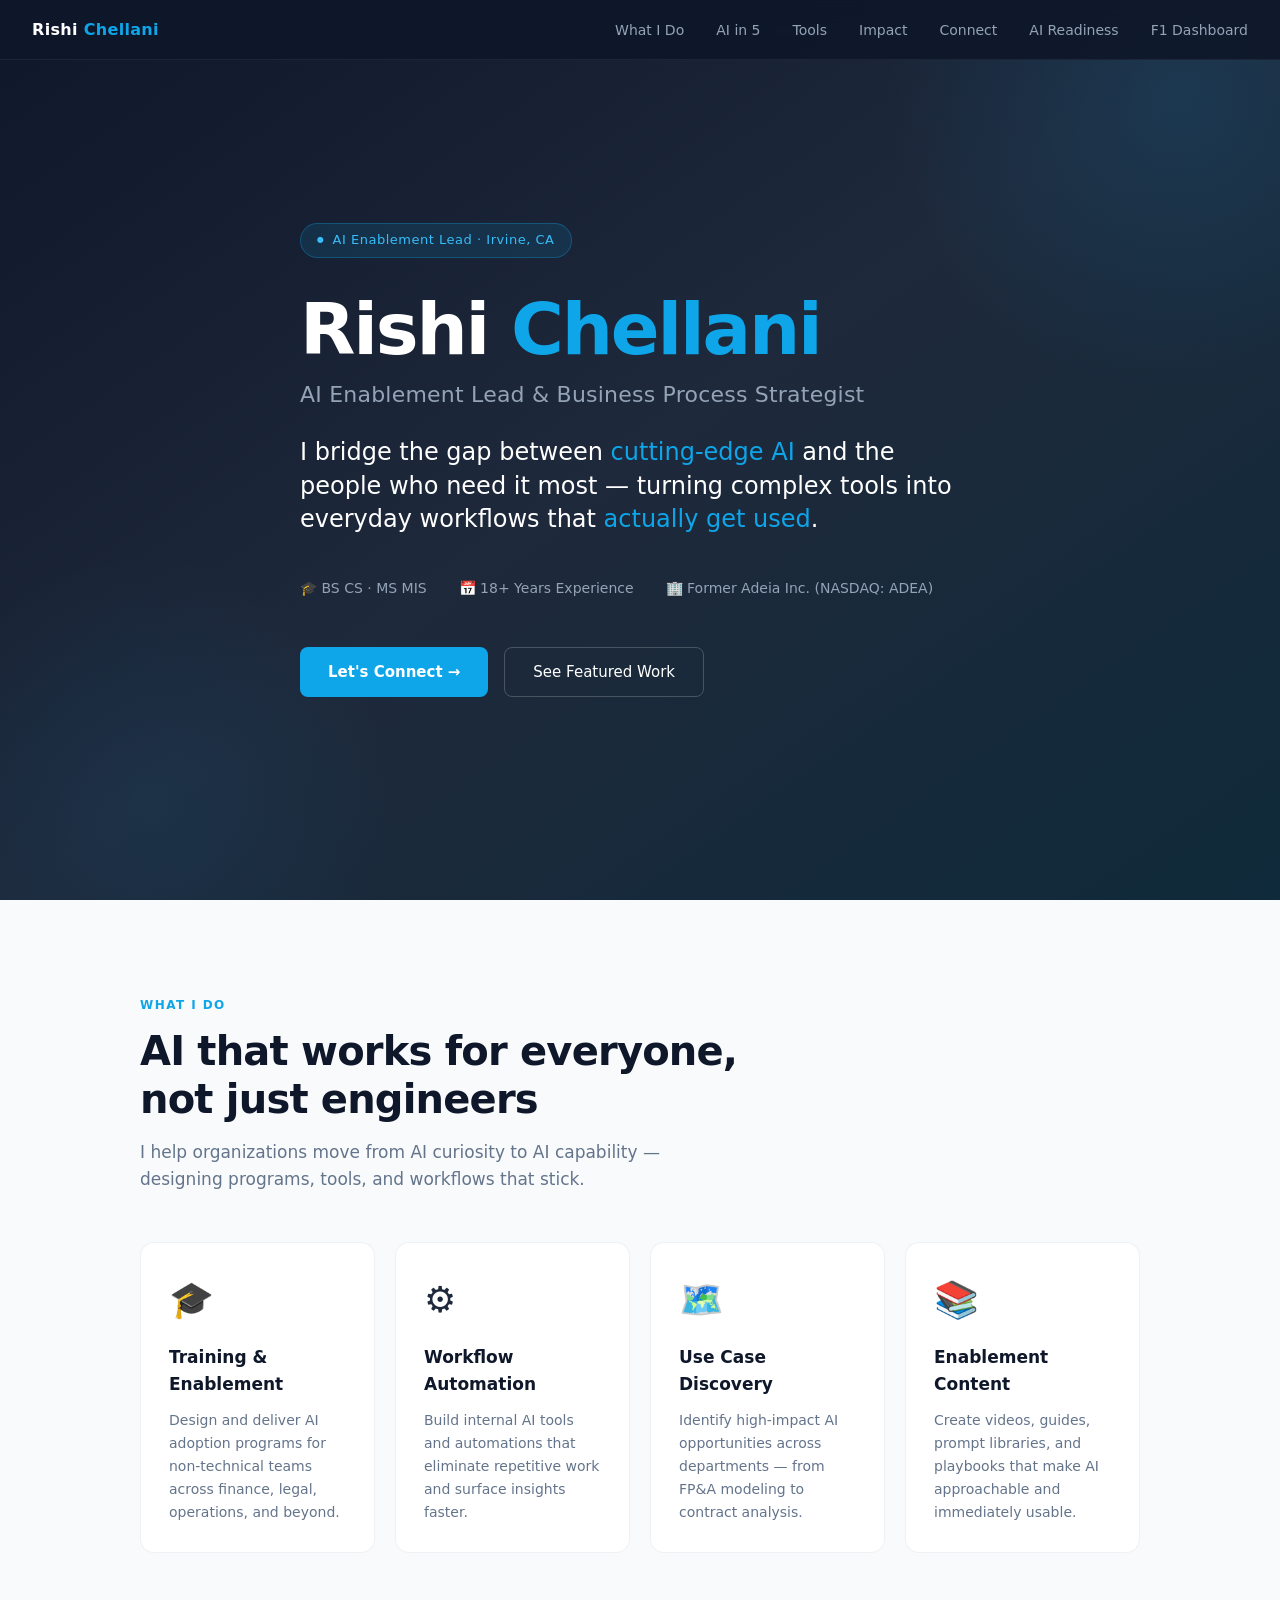
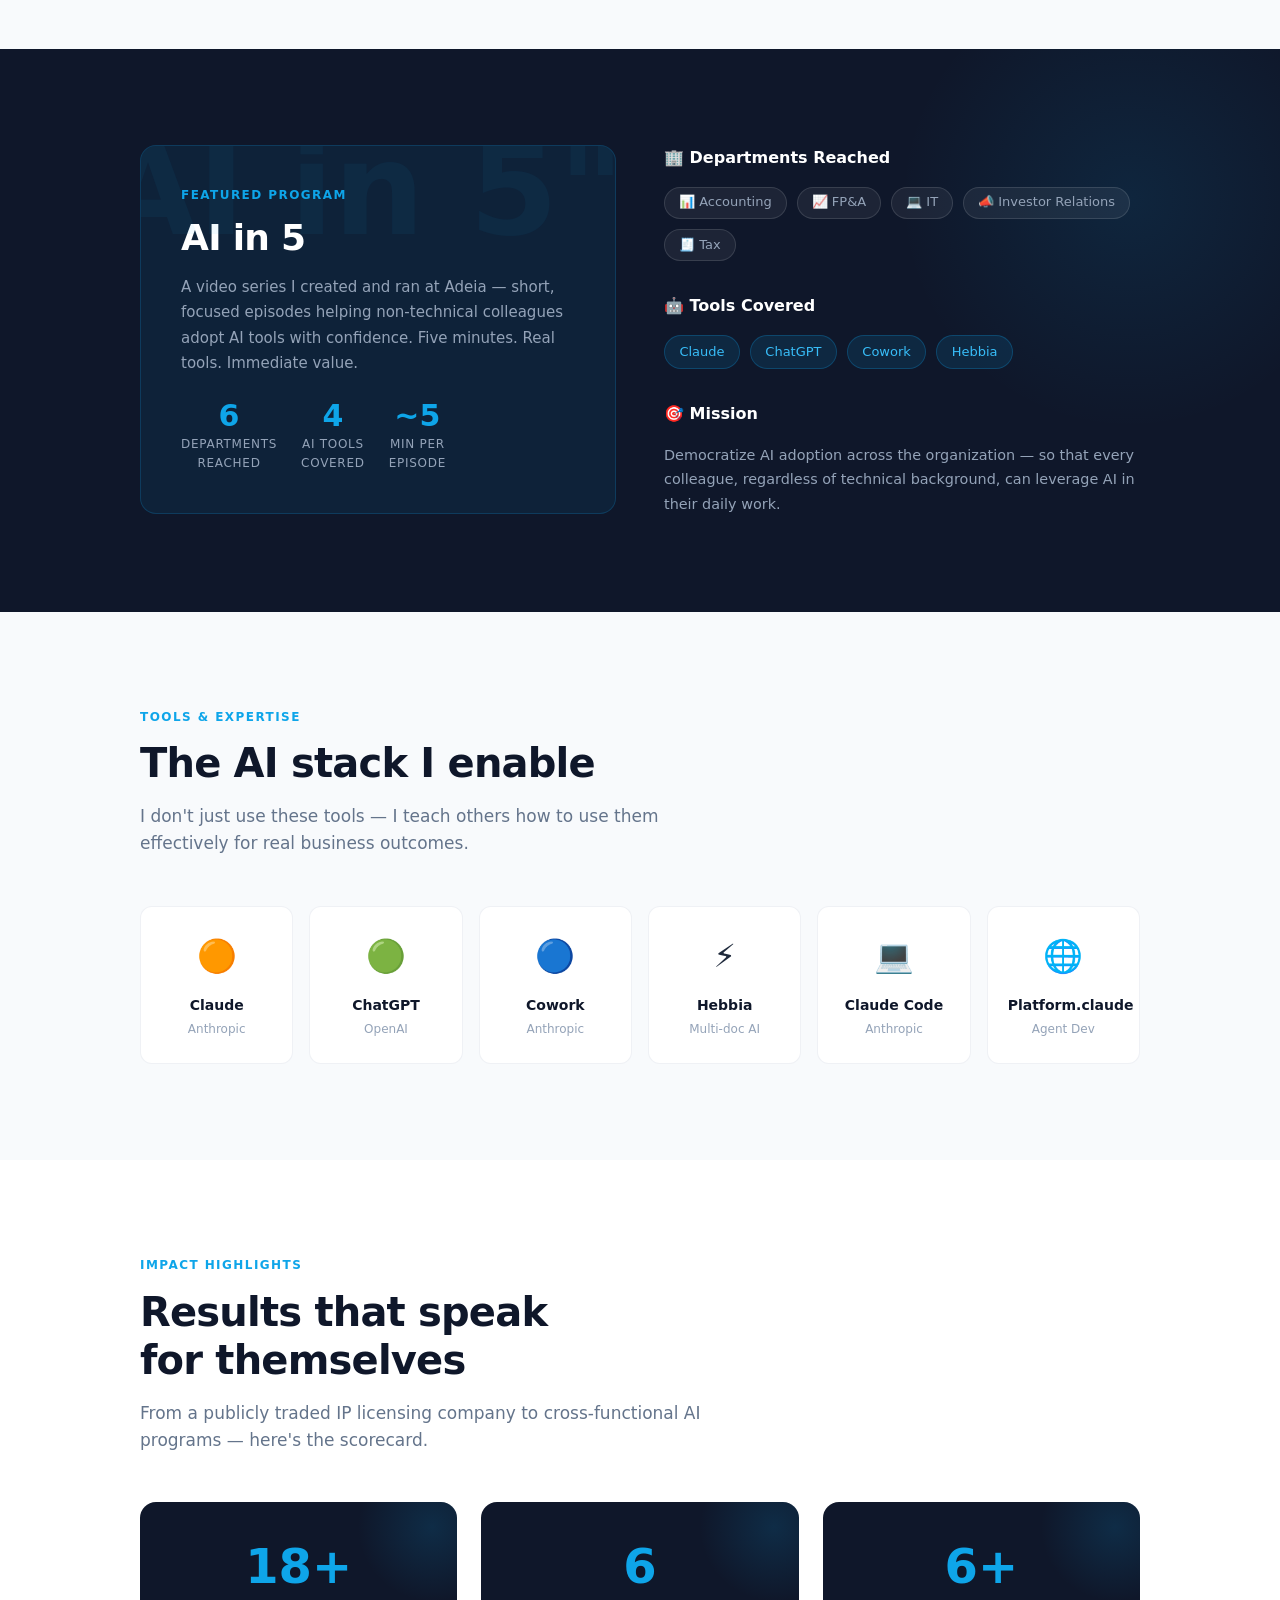
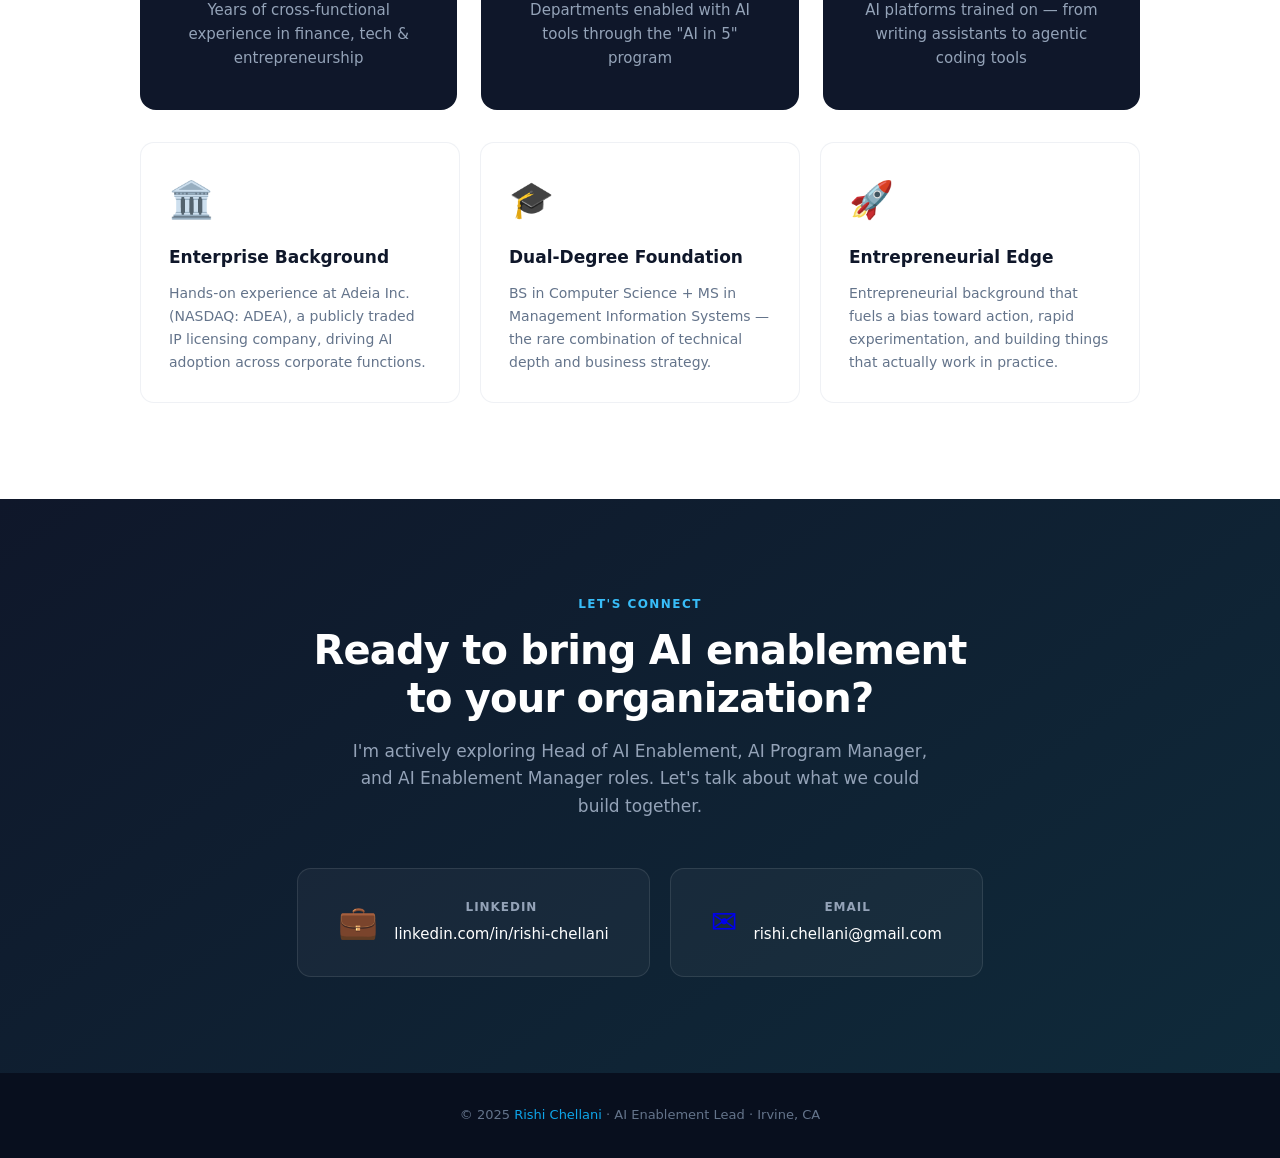
==== index.html @ 5cdd21e8 "Add AI Readiness Assessment tool" ====
<!DOCTYPE html>
<html lang="en">
<head>
<meta charset="UTF-8">
<meta name="viewport" content="width=device-width, initial-scale=1.0">
<title>Rishi Chellani — AI Enablement Lead</title>
<style>
  *, *::before, *::after { box-sizing: border-box; margin: 0; padding: 0; }

  :root {
    --teal: #0ea5e9;
    --teal-dark: #0284c7;
    --teal-glow: #38bdf8;
    --navy: #0f172a;
    --navy-mid: #1e293b;
    --navy-light: #334155;
    --slate: #64748b;
    --slate-light: #94a3b8;
    --white: #ffffff;
    --off-white: #f8fafc;
    --card-border: rgba(148,163,184,0.15);
    --section-light: #f8fafc;
  }

  html { scroll-behavior: smooth; }

  body {
    font-family: -apple-system, BlinkMacSystemFont, 'Segoe UI', system-ui, sans-serif;
    background: var(--white);
    color: #1e293b;
    line-height: 1.6;
    overflow-x: hidden;
  }

  /* ── NAV ── */
  nav {
    position: fixed;
    top: 0; left: 0; right: 0;
    z-index: 100;
    background: rgba(15,23,42,0.92);
    backdrop-filter: blur(12px);
    -webkit-backdrop-filter: blur(12px);
    border-bottom: 1px solid rgba(255,255,255,0.06);
    padding: 0 2rem;
    height: 60px;
    display: flex;
    align-items: center;
    justify-content: space-between;
  }

  .nav-brand {
    font-size: 1rem;
    font-weight: 600;
    color: var(--white);
    letter-spacing: 0.02em;
  }

  .nav-brand span { color: var(--teal); }

  .nav-links {
    display: flex;
    gap: 2rem;
    list-style: none;
  }

  .nav-links a {
    color: var(--slate-light);
    text-decoration: none;
    font-size: 0.875rem;
    transition: color 0.2s;
  }

  .nav-links a:hover { color: var(--teal); }

  /* ── HERO ── */
  #hero {
    background: linear-gradient(145deg, #0f172a 0%, #1e293b 50%, #0f2a3a 100%);
    min-height: 100vh;
    display: flex;
    align-items: center;
    padding: 100px 2rem 80px;
    position: relative;
    overflow: hidden;
  }

  #hero::before {
    content: '';
    position: absolute;
    top: -200px; right: -200px;
    width: 600px; height: 600px;
    background: radial-gradient(circle, rgba(14,165,233,0.12) 0%, transparent 70%);
    pointer-events: none;
  }

  #hero::after {
    content: '';
    position: absolute;
    bottom: -150px; left: -100px;
    width: 500px; height: 500px;
    background: radial-gradient(circle, rgba(14,165,233,0.07) 0%, transparent 70%);
    pointer-events: none;
  }

  .hero-inner {
    max-width: 900px;
    margin: 0 auto;
    position: relative;
    z-index: 1;
  }

  .hero-badge {
    display: inline-flex;
    align-items: center;
    gap: 0.5rem;
    background: rgba(14,165,233,0.12);
    border: 1px solid rgba(14,165,233,0.3);
    border-radius: 100px;
    padding: 0.375rem 1rem;
    font-size: 0.8125rem;
    color: var(--teal-glow);
    margin-bottom: 2rem;
    letter-spacing: 0.04em;
    font-weight: 500;
  }

  .hero-badge::before { content: '●'; font-size: 0.5rem; }

  h1 {
    font-size: clamp(2.5rem, 6vw, 4.5rem);
    font-weight: 700;
    color: var(--white);
    line-height: 1.1;
    letter-spacing: -0.03em;
    margin-bottom: 0.5rem;
  }

  h1 span { color: var(--teal); }

  .hero-title {
    font-size: clamp(1rem, 2.5vw, 1.375rem);
    color: var(--slate-light);
    font-weight: 400;
    margin-bottom: 1.5rem;
    letter-spacing: 0.01em;
  }

  .hero-tagline {
    font-size: clamp(1.125rem, 2.5vw, 1.5rem);
    color: var(--white);
    font-weight: 500;
    max-width: 680px;
    margin-bottom: 2.5rem;
    line-height: 1.4;
  }

  .hero-tagline em {
    color: var(--teal);
    font-style: normal;
  }

  .hero-meta {
    display: flex;
    gap: 2rem;
    flex-wrap: wrap;
    margin-bottom: 3rem;
  }

  .hero-meta-item {
    font-size: 0.875rem;
    color: var(--slate-light);
    display: flex;
    align-items: center;
    gap: 0.5rem;
  }

  .hero-ctas {
    display: flex;
    gap: 1rem;
    flex-wrap: wrap;
  }

  .btn-primary {
    display: inline-flex;
    align-items: center;
    gap: 0.5rem;
    background: var(--teal);
    color: var(--white);
    text-decoration: none;
    padding: 0.75rem 1.75rem;
    border-radius: 8px;
    font-weight: 600;
    font-size: 0.9375rem;
    transition: background 0.2s, transform 0.15s;
  }

  .btn-primary:hover {
    background: var(--teal-dark);
    transform: translateY(-1px);
  }

  .btn-outline {
    display: inline-flex;
    align-items: center;
    gap: 0.5rem;
    background: transparent;
    color: var(--white);
    text-decoration: none;
    padding: 0.75rem 1.75rem;
    border-radius: 8px;
    font-weight: 500;
    font-size: 0.9375rem;
    border: 1px solid rgba(255,255,255,0.2);
    transition: border-color 0.2s, transform 0.15s;
  }

  .btn-outline:hover {
    border-color: var(--teal);
    color: var(--teal);
    transform: translateY(-1px);
  }

  /* ── SECTIONS ── */
  section { padding: 6rem 2rem; }

  .section-inner { max-width: 1000px; margin: 0 auto; }

  .section-label {
    font-size: 0.75rem;
    font-weight: 700;
    letter-spacing: 0.12em;
    text-transform: uppercase;
    color: var(--teal);
    margin-bottom: 0.75rem;
  }

  h2 {
    font-size: clamp(1.75rem, 4vw, 2.5rem);
    font-weight: 700;
    color: #0f172a;
    letter-spacing: -0.02em;
    line-height: 1.2;
    margin-bottom: 1rem;
  }

  .section-subtitle {
    font-size: 1.0625rem;
    color: var(--slate);
    max-width: 580px;
    margin-bottom: 3rem;
  }

  /* ── WHAT I DO ── */
  #what-i-do { background: var(--section-light); }

  .cards-grid {
    display: grid;
    grid-template-columns: repeat(auto-fit, minmax(220px, 1fr));
    gap: 1.25rem;
  }

  .card {
    background: var(--white);
    border: 1px solid var(--card-border);
    border-radius: 14px;
    padding: 1.75rem;
    transition: transform 0.25s, box-shadow 0.25s, border-color 0.25s;
  }

  .card:hover {
    transform: translateY(-4px);
    box-shadow: 0 16px 48px rgba(14,165,233,0.1);
    border-color: rgba(14,165,233,0.3);
  }

  .card-icon {
    font-size: 2.25rem;
    margin-bottom: 1rem;
    display: block;
  }

  .card h3 {
    font-size: 1.0625rem;
    font-weight: 600;
    color: #0f172a;
    margin-bottom: 0.625rem;
  }

  .card p {
    font-size: 0.875rem;
    color: var(--slate);
    line-height: 1.65;
  }

  /* ── AI IN 5 ── */
  #ai-in-5 {
    background: var(--navy);
    position: relative;
    overflow: hidden;
  }

  #ai-in-5::before {
    content: '';
    position: absolute;
    top: -100px; right: -100px;
    width: 500px; height: 500px;
    background: radial-gradient(circle, rgba(14,165,233,0.1) 0%, transparent 65%);
    pointer-events: none;
  }

  #ai-in-5 .section-label { color: var(--teal-glow); }
  #ai-in-5 h2 { color: var(--white); }
  #ai-in-5 .section-subtitle { color: var(--slate-light); }

  .ai5-layout {
    display: grid;
    grid-template-columns: 1fr 1fr;
    gap: 3rem;
    align-items: start;
  }

  .ai5-callout {
    background: rgba(14,165,233,0.08);
    border: 1px solid rgba(14,165,233,0.2);
    border-radius: 16px;
    padding: 2.5rem;
    position: relative;
    overflow: hidden;
  }

  .ai5-callout::before {
    content: '"AI in 5"';
    position: absolute;
    top: -20px; right: -10px;
    font-size: 8rem;
    font-weight: 900;
    color: rgba(14,165,233,0.06);
    line-height: 1;
    pointer-events: none;
    font-family: system-ui, sans-serif;
    white-space: nowrap;
  }

  .ai5-big-label {
    font-size: 0.75rem;
    font-weight: 700;
    letter-spacing: 0.12em;
    text-transform: uppercase;
    color: var(--teal);
    margin-bottom: 0.75rem;
  }

  .ai5-title {
    font-size: 2.25rem;
    font-weight: 800;
    color: var(--white);
    margin-bottom: 1rem;
    line-height: 1.15;
  }

  .ai5-desc {
    color: var(--slate-light);
    font-size: 0.9375rem;
    line-height: 1.7;
    margin-bottom: 1.5rem;
  }

  .ai5-stat-row {
    display: flex;
    gap: 1.5rem;
    flex-wrap: wrap;
  }

  .ai5-stat {
    text-align: center;
  }

  .ai5-stat-num {
    font-size: 1.875rem;
    font-weight: 800;
    color: var(--teal);
    display: block;
    line-height: 1;
  }

  .ai5-stat-label {
    font-size: 0.75rem;
    color: var(--slate-light);
    margin-top: 0.25rem;
    text-transform: uppercase;
    letter-spacing: 0.06em;
  }

  .ai5-details h3 {
    font-size: 1rem;
    font-weight: 600;
    color: var(--white);
    margin-bottom: 1rem;
  }

  .dept-list {
    display: flex;
    flex-wrap: wrap;
    gap: 0.625rem;
    margin-bottom: 2rem;
  }

  .dept-tag {
    background: rgba(255,255,255,0.06);
    border: 1px solid rgba(255,255,255,0.12);
    color: var(--slate-light);
    border-radius: 100px;
    padding: 0.3rem 0.875rem;
    font-size: 0.8125rem;
  }

  .tool-pill-list {
    display: flex;
    flex-wrap: wrap;
    gap: 0.625rem;
  }

  .tool-pill {
    background: rgba(14,165,233,0.12);
    border: 1px solid rgba(14,165,233,0.25);
    color: var(--teal-glow);
    border-radius: 100px;
    padding: 0.35rem 0.9rem;
    font-size: 0.8125rem;
    font-weight: 500;
  }

  /* ── TOOLS ── */
  #tools { background: var(--section-light); }

  .tools-grid {
    display: grid;
    grid-template-columns: repeat(auto-fit, minmax(150px, 1fr));
    gap: 1rem;
  }

  .tool-card {
    background: var(--white);
    border: 1px solid var(--card-border);
    border-radius: 12px;
    padding: 1.5rem 1.25rem;
    text-align: center;
    transition: transform 0.2s, border-color 0.2s, box-shadow 0.2s;
    cursor: default;
  }

  .tool-card:hover {
    transform: translateY(-3px);
    border-color: rgba(14,165,233,0.35);
    box-shadow: 0 8px 28px rgba(14,165,233,0.1);
  }

  .tool-card .tool-emoji {
    font-size: 2rem;
    display: block;
    margin-bottom: 0.75rem;
  }

  .tool-card .tool-name {
    font-size: 0.875rem;
    font-weight: 600;
    color: #0f172a;
    margin-bottom: 0.25rem;
  }

  .tool-card .tool-maker {
    font-size: 0.75rem;
    color: var(--slate-light);
  }

  /* ── IMPACT ── */
  #impact { background: var(--white); }

  .impact-grid {
    display: grid;
    grid-template-columns: repeat(auto-fit, minmax(200px, 1fr));
    gap: 1.5rem;
    margin-bottom: 2rem;
  }

  .impact-card {
    background: var(--navy);
    border-radius: 16px;
    padding: 2.5rem 2rem;
    text-align: center;
    position: relative;
    overflow: hidden;
  }

  .impact-card::before {
    content: '';
    position: absolute;
    top: -50px; right: -50px;
    width: 150px; height: 150px;
    background: radial-gradient(circle, rgba(14,165,233,0.15) 0%, transparent 70%);
    pointer-events: none;
  }

  .impact-num {
    font-size: 3rem;
    font-weight: 800;
    color: var(--teal);
    line-height: 1;
    display: block;
    margin-bottom: 0.5rem;
  }

  .impact-label {
    font-size: 0.9375rem;
    color: var(--slate-light);
    font-weight: 400;
  }

  /* ── CONNECT ── */
  #connect {
    background: linear-gradient(145deg, #0f172a 0%, #0f2a3a 100%);
    text-align: center;
  }

  #connect h2 { color: var(--white); }
  #connect .section-subtitle { color: var(--slate-light); margin-left: auto; margin-right: auto; }

  .connect-cards {
    display: flex;
    justify-content: center;
    gap: 1.25rem;
    flex-wrap: wrap;
    margin-top: 2.5rem;
  }

  .connect-card {
    background: rgba(255,255,255,0.04);
    border: 1px solid rgba(255,255,255,0.1);
    border-radius: 14px;
    padding: 1.75rem 2.5rem;
    text-decoration: none;
    display: flex;
    align-items: center;
    gap: 1rem;
    min-width: 260px;
    transition: border-color 0.2s, background 0.2s, transform 0.2s;
  }

  .connect-card:hover {
    border-color: var(--teal);
    background: rgba(14,165,233,0.08);
    transform: translateY(-2px);
  }

  .connect-icon {
    font-size: 2rem;
    flex-shrink: 0;
  }

  .connect-label {
    font-size: 0.75rem;
    color: var(--slate-light);
    text-transform: uppercase;
    letter-spacing: 0.08em;
    font-weight: 600;
    display: block;
    margin-bottom: 0.2rem;
  }

  .connect-value {
    font-size: 0.9375rem;
    color: var(--white);
    font-weight: 500;
  }

  /* ── FOOTER ── */
  footer {
    background: #080f1e;
    text-align: center;
    padding: 2rem;
    font-size: 0.8125rem;
    color: var(--slate);
  }

  footer span { color: var(--teal); }

  /* ── SCROLL ANIMATIONS ── */
  .fade-in {
    opacity: 0;
    transform: translateY(28px);
    transition: opacity 0.65s ease, transform 0.65s ease;
  }

  .fade-in.visible {
    opacity: 1;
    transform: translateY(0);
  }

  .fade-in-delay-1 { transition-delay: 0.1s; }
  .fade-in-delay-2 { transition-delay: 0.2s; }
  .fade-in-delay-3 { transition-delay: 0.3s; }
  .fade-in-delay-4 { transition-delay: 0.4s; }

  /* ── RESPONSIVE ── */
  @media (max-width: 700px) {
    nav { padding: 0 1.25rem; }
    .nav-links { display: none; }
    section { padding: 4rem 1.25rem; }
    .ai5-layout { grid-template-columns: 1fr; gap: 2rem; }
    .hero-meta { gap: 1rem; }
    .connect-card { min-width: unset; width: 100%; }
  }
</style>
</head>
<body>

<!-- NAV -->
<nav>
  <div class="nav-brand">Rishi <span>Chellani</span></div>
  <ul class="nav-links">
    <li><a href="#what-i-do">What I Do</a></li>
    <li><a href="#ai-in-5">AI in 5</a></li>
    <li><a href="#tools">Tools</a></li>
    <li><a href="#impact">Impact</a></li>
    <li><a href="#connect">Connect</a></li>
    <li><a href="ai-readiness.html">AI Readiness</a></li>
    <li><a href="f1.html">F1 Dashboard</a></li>
  </ul>
</nav>

<!-- HERO -->
<section id="hero">
  <div class="hero-inner">
    <div class="hero-badge">AI Enablement Lead · Irvine, CA</div>
    <h1>Rishi <span>Chellani</span></h1>
    <p class="hero-title">AI Enablement Lead &amp; Business Process Strategist</p>
    <p class="hero-tagline">
      I bridge the gap between <em>cutting-edge AI</em> and the people who need it most —
      turning complex tools into everyday workflows that <em>actually get used</em>.
    </p>
    <div class="hero-meta">
      <div class="hero-meta-item">🎓 BS CS · MS MIS</div>
      <div class="hero-meta-item">📅 18+ Years Experience</div>
      <div class="hero-meta-item">🏢 Former Adeia Inc. (NASDAQ: ADEA)</div>
    </div>
    <div class="hero-ctas">
      <a href="#connect" class="btn-primary">Let's Connect →</a>
      <a href="#ai-in-5" class="btn-outline">See Featured Work</a>
    </div>
  </div>
</section>

<!-- WHAT I DO -->
<section id="what-i-do">
  <div class="section-inner">
    <p class="section-label">What I Do</p>
    <h2>AI that works for everyone,<br>not just engineers</h2>
    <p class="section-subtitle">
      I help organizations move from AI curiosity to AI capability — designing programs,
      tools, and workflows that stick.
    </p>
    <div class="cards-grid">
      <div class="card fade-in">
        <span class="card-icon">🎓</span>
        <h3>Training &amp; Enablement</h3>
        <p>Design and deliver AI adoption programs for non-technical teams across finance, legal, operations, and beyond.</p>
      </div>
      <div class="card fade-in fade-in-delay-1">
        <span class="card-icon">⚙️</span>
        <h3>Workflow Automation</h3>
        <p>Build internal AI tools and automations that eliminate repetitive work and surface insights faster.</p>
      </div>
      <div class="card fade-in fade-in-delay-2">
        <span class="card-icon">🗺️</span>
        <h3>Use Case Discovery</h3>
        <p>Identify high-impact AI opportunities across departments — from FP&amp;A modeling to contract analysis.</p>
      </div>
      <div class="card fade-in fade-in-delay-3">
        <span class="card-icon">📚</span>
        <h3>Enablement Content</h3>
        <p>Create videos, guides, prompt libraries, and playbooks that make AI approachable and immediately usable.</p>
      </div>
    </div>
  </div>
</section>

<!-- AI IN 5 -->
<section id="ai-in-5">
  <div class="section-inner">
    <div class="ai5-layout">
      <div class="ai5-callout fade-in">
        <p class="ai5-big-label">Featured Program</p>
        <h2 class="ai5-title">AI in 5</h2>
        <p class="ai5-desc">
          A video series I created and ran at Adeia — short, focused episodes helping
          non-technical colleagues adopt AI tools with confidence. Five minutes. Real tools. Immediate value.
        </p>
        <div class="ai5-stat-row">
          <div class="ai5-stat">
            <span class="ai5-stat-num">6</span>
            <div class="ai5-stat-label">Departments<br>Reached</div>
          </div>
          <div class="ai5-stat">
            <span class="ai5-stat-num">4</span>
            <div class="ai5-stat-label">AI Tools<br>Covered</div>
          </div>
          <div class="ai5-stat">
            <span class="ai5-stat-num">~5</span>
            <div class="ai5-stat-label">Min Per<br>Episode</div>
          </div>
        </div>
      </div>
      <div class="ai5-details fade-in fade-in-delay-1">
        <div style="margin-bottom: 2rem;">
          <h3>🏢 Departments Reached</h3>
          <div class="dept-list">
            <span class="dept-tag">📊 Accounting</span>
            <span class="dept-tag">📈 FP&amp;A</span>
            <span class="dept-tag">💻 IT</span>
            <span class="dept-tag">📣 Investor Relations</span>
            <span class="dept-tag">🧾 Tax</span>
          </div>
        </div>
        <div style="margin-bottom: 2rem;">
          <h3>🤖 Tools Covered</h3>
          <div class="tool-pill-list">
            <span class="tool-pill">Claude</span>
            <span class="tool-pill">ChatGPT</span>
            <span class="tool-pill">Cowork</span>
            <span class="tool-pill">Hebbia</span>
          </div>
        </div>
        <div>
          <h3>🎯 Mission</h3>
          <p style="color: #94a3b8; font-size: 0.9rem; line-height: 1.7;">
            Democratize AI adoption across the organization — so that every colleague,
            regardless of technical background, can leverage AI in their daily work.
          </p>
        </div>
      </div>
    </div>
  </div>
</section>

<!-- TOOLS & EXPERTISE -->
<section id="tools">
  <div class="section-inner">
    <p class="section-label">Tools &amp; Expertise</p>
    <h2>The AI stack I enable</h2>
    <p class="section-subtitle">
      I don't just use these tools — I teach others how to use them effectively for real business outcomes.
    </p>
    <div class="tools-grid">
      <div class="tool-card fade-in">
        <span class="tool-emoji">🟠</span>
        <div class="tool-name">Claude</div>
        <div class="tool-maker">Anthropic</div>
      </div>
      <div class="tool-card fade-in fade-in-delay-1">
        <span class="tool-emoji">🟢</span>
        <div class="tool-name">ChatGPT</div>
        <div class="tool-maker">OpenAI</div>
      </div>
      <div class="tool-card fade-in fade-in-delay-2">
        <span class="tool-emoji">🔵</span>
        <div class="tool-name">Cowork</div>
        <div class="tool-maker">Anthropic</div>
      </div>
      <div class="tool-card fade-in fade-in-delay-3">
        <span class="tool-emoji">⚡</span>
        <div class="tool-name">Hebbia</div>
        <div class="tool-maker">Multi-doc AI</div>
      </div>
      <div class="tool-card fade-in">
        <span class="tool-emoji">💻</span>
        <div class="tool-name">Claude Code</div>
        <div class="tool-maker">Anthropic</div>
      </div>
      <div class="tool-card fade-in fade-in-delay-1">
        <span class="tool-emoji">🌐</span>
        <div class="tool-name">Platform.claude</div>
        <div class="tool-maker">Agent Dev</div>
      </div>
    </div>
  </div>
</section>

<!-- IMPACT -->
<section id="impact">
  <div class="section-inner">
    <p class="section-label">Impact Highlights</p>
    <h2>Results that speak<br>for themselves</h2>
    <p class="section-subtitle">
      From a publicly traded IP licensing company to cross-functional AI programs — here's the scorecard.
    </p>
    <div class="impact-grid">
      <div class="impact-card fade-in">
        <span class="impact-num">18+</span>
        <div class="impact-label">Years of cross-functional experience in finance, tech &amp; entrepreneurship</div>
      </div>
      <div class="impact-card fade-in fade-in-delay-1">
        <span class="impact-num">6</span>
        <div class="impact-label">Departments enabled with AI tools through the "AI in 5" program</div>
      </div>
      <div class="impact-card fade-in fade-in-delay-2">
        <span class="impact-num">6+</span>
        <div class="impact-label">AI platforms trained on — from writing assistants to agentic coding tools</div>
      </div>
    </div>
    <div class="cards-grid" style="margin-top: 1.25rem;">
      <div class="card fade-in">
        <span class="card-icon">🏛️</span>
        <h3>Enterprise Background</h3>
        <p>Hands-on experience at Adeia Inc. (NASDAQ: ADEA), a publicly traded IP licensing company, driving AI adoption across corporate functions.</p>
      </div>
      <div class="card fade-in fade-in-delay-1">
        <span class="card-icon">🎓</span>
        <h3>Dual-Degree Foundation</h3>
        <p>BS in Computer Science + MS in Management Information Systems — the rare combination of technical depth and business strategy.</p>
      </div>
      <div class="card fade-in fade-in-delay-2">
        <span class="card-icon">🚀</span>
        <h3>Entrepreneurial Edge</h3>
        <p>Entrepreneurial background that fuels a bias toward action, rapid experimentation, and building things that actually work in practice.</p>
      </div>
    </div>
  </div>
</section>

<!-- CONNECT -->
<section id="connect">
  <div class="section-inner">
    <p class="section-label" style="color: var(--teal-glow);">Let's Connect</p>
    <h2 style="color: var(--white);">Ready to bring AI enablement<br>to your organization?</h2>
    <p class="section-subtitle" style="color: var(--slate-light); text-align: center;">
      I'm actively exploring Head of AI Enablement, AI Program Manager, and AI Enablement Manager roles.
      Let's talk about what we could build together.
    </p>
    <div class="connect-cards">
      <a href="https://www.linkedin.com/in/rishichellani1" target="_blank" class="connect-card">
        <span class="connect-icon">💼</span>
        <div>
          <span class="connect-label">LinkedIn</span>
          <span class="connect-value">linkedin.com/in/rishi-chellani</span>
        </div>
      </a>
      <a href="mailto:rishi.chellani@gmail.com" class="connect-card">
        <span class="connect-icon">✉️</span>
        <div>
          <span class="connect-label">Email</span>
          <span class="connect-value">rishi.chellani@gmail.com</span>
        </div>
      </a>
    </div>
  </div>
</section>

<!-- FOOTER -->
<footer>
  <p>© 2025 <span>Rishi Chellani</span> · AI Enablement Lead · Irvine, CA</p>
</footer>

<script>
  const observer = new IntersectionObserver(
    (entries) => entries.forEach(e => { if (e.isIntersecting) e.target.classList.add('visible'); }),
    { threshold: 0.12, rootMargin: '0px 0px -40px 0px' }
  );

  document.querySelectorAll('.fade-in').forEach(el => observer.observe(el));
</script>
</body>
</html>
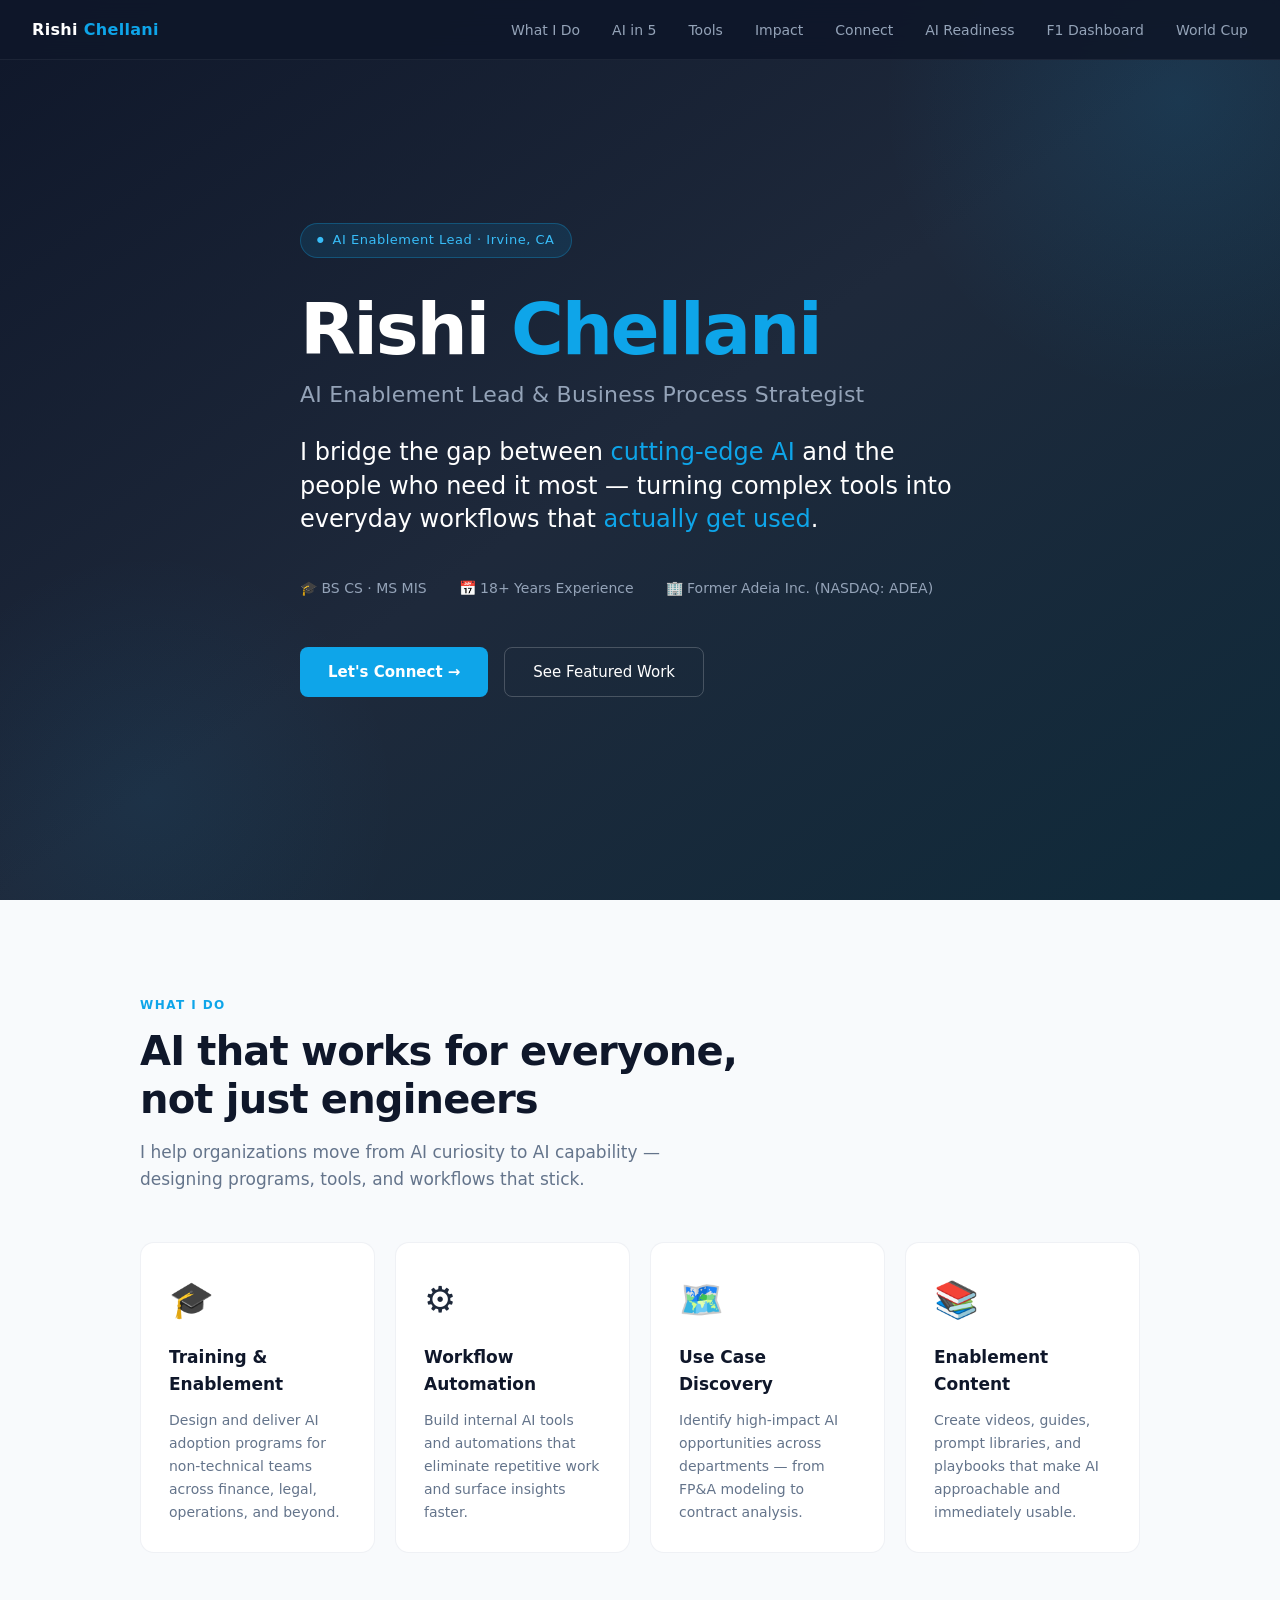
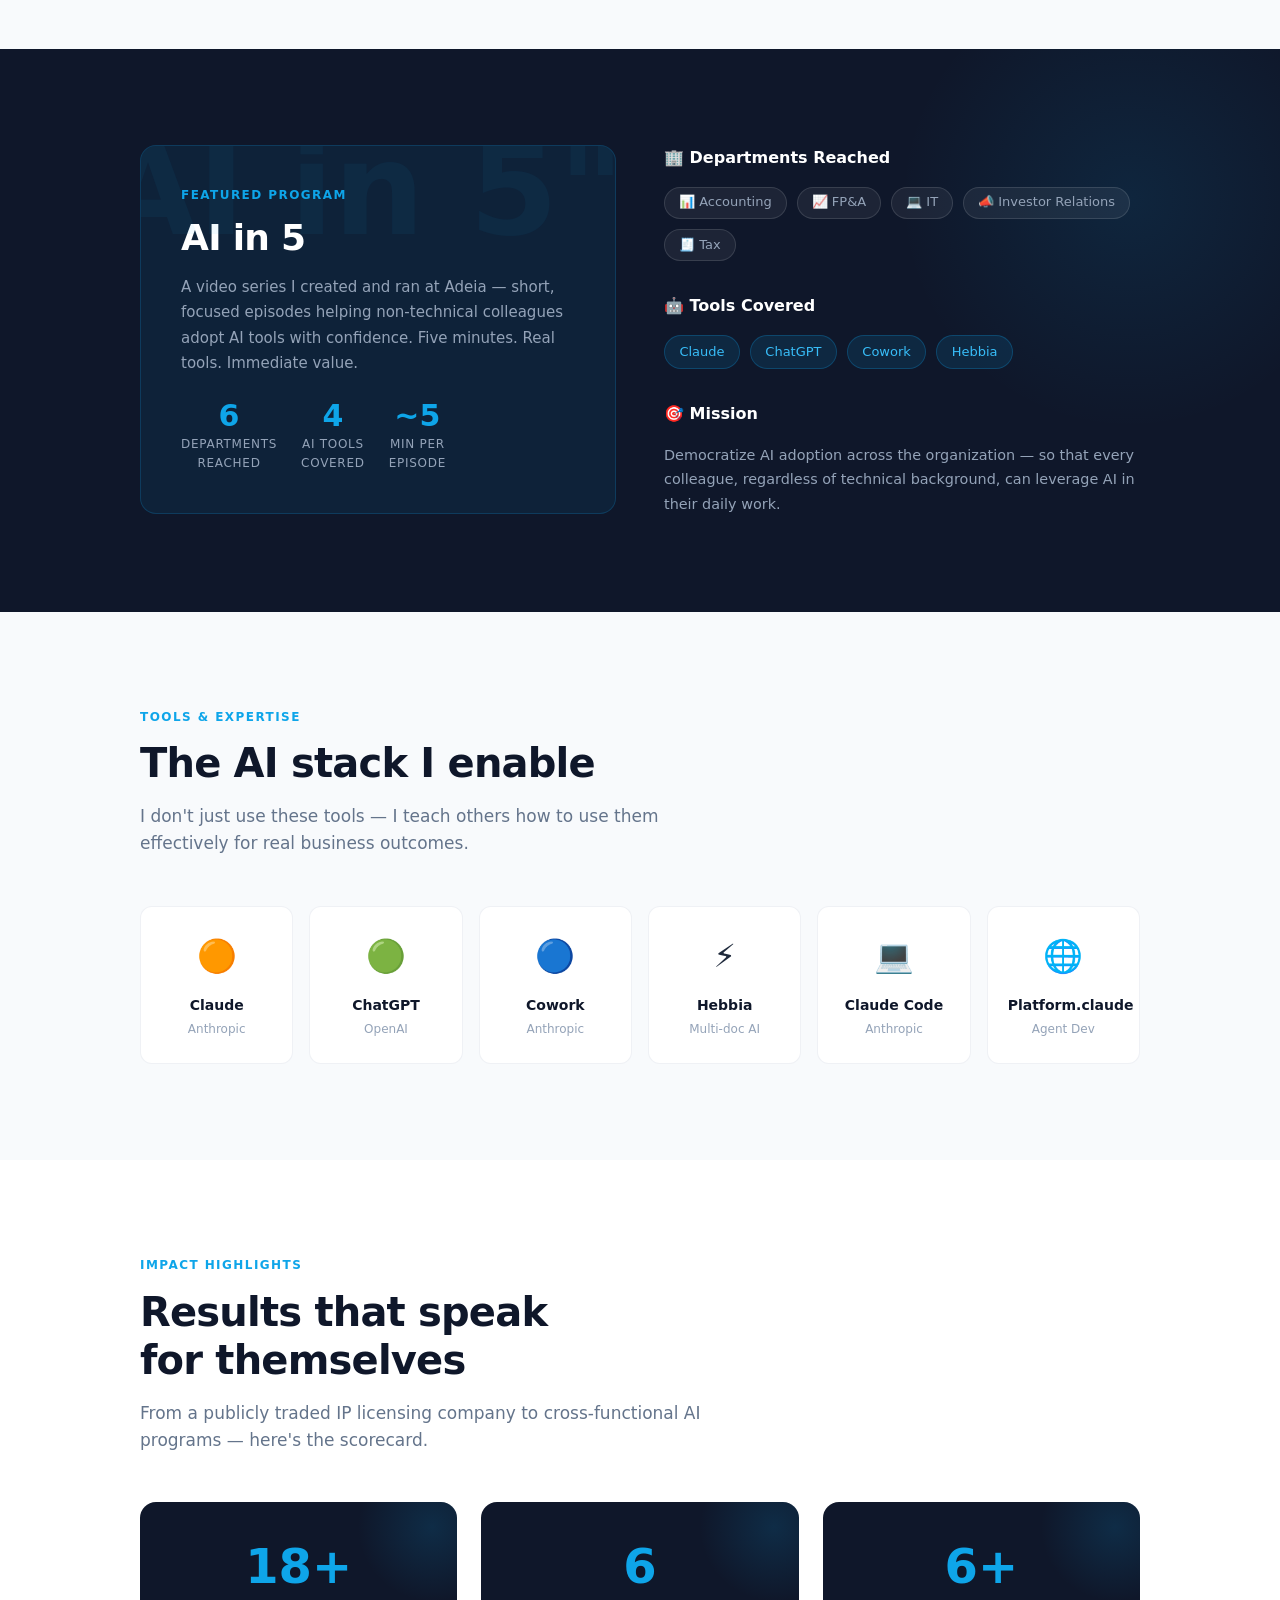
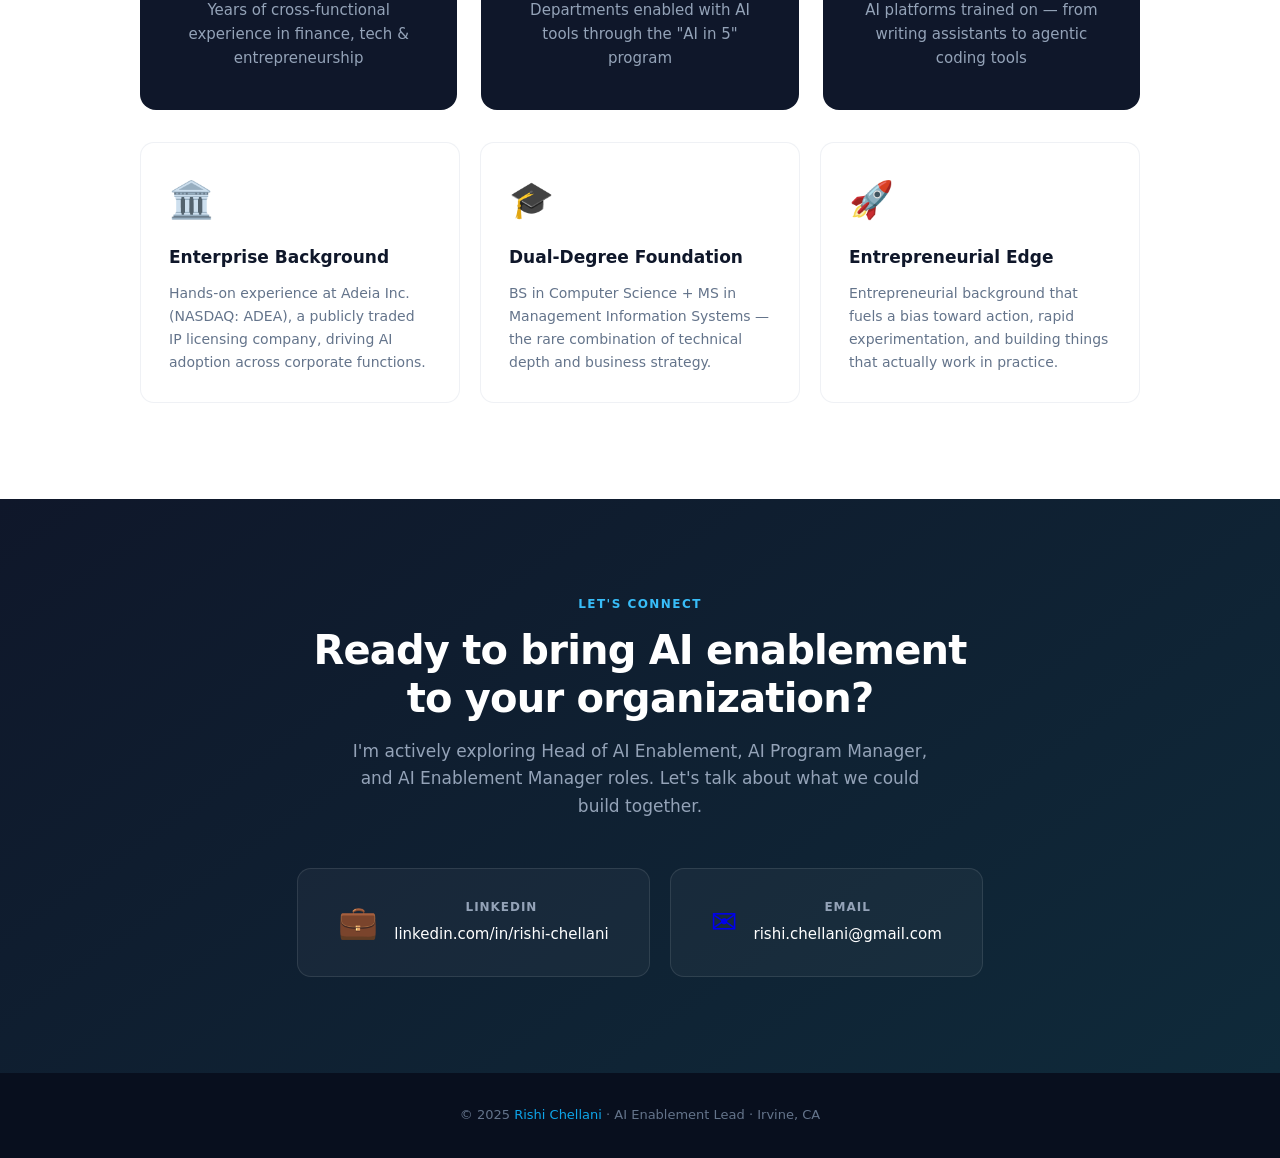
==== commit f5746de9: "Add World Cup 2026 tracker page, function, and nav link Co-Authored-By: Claude Opus 4.8 <noreply@ant" ====
--- a/index.html
+++ b/index.html
@@ -624,6 +624,7 @@
     <li><a href="#connect">Connect</a></li>
     <li><a href="ai-readiness.html">AI Readiness</a></li>
     <li><a href="f1.html">F1 Dashboard</a></li>
+    <li><a href="worldcup.html">World Cup</a></li>
   </ul>
 </nav>
 
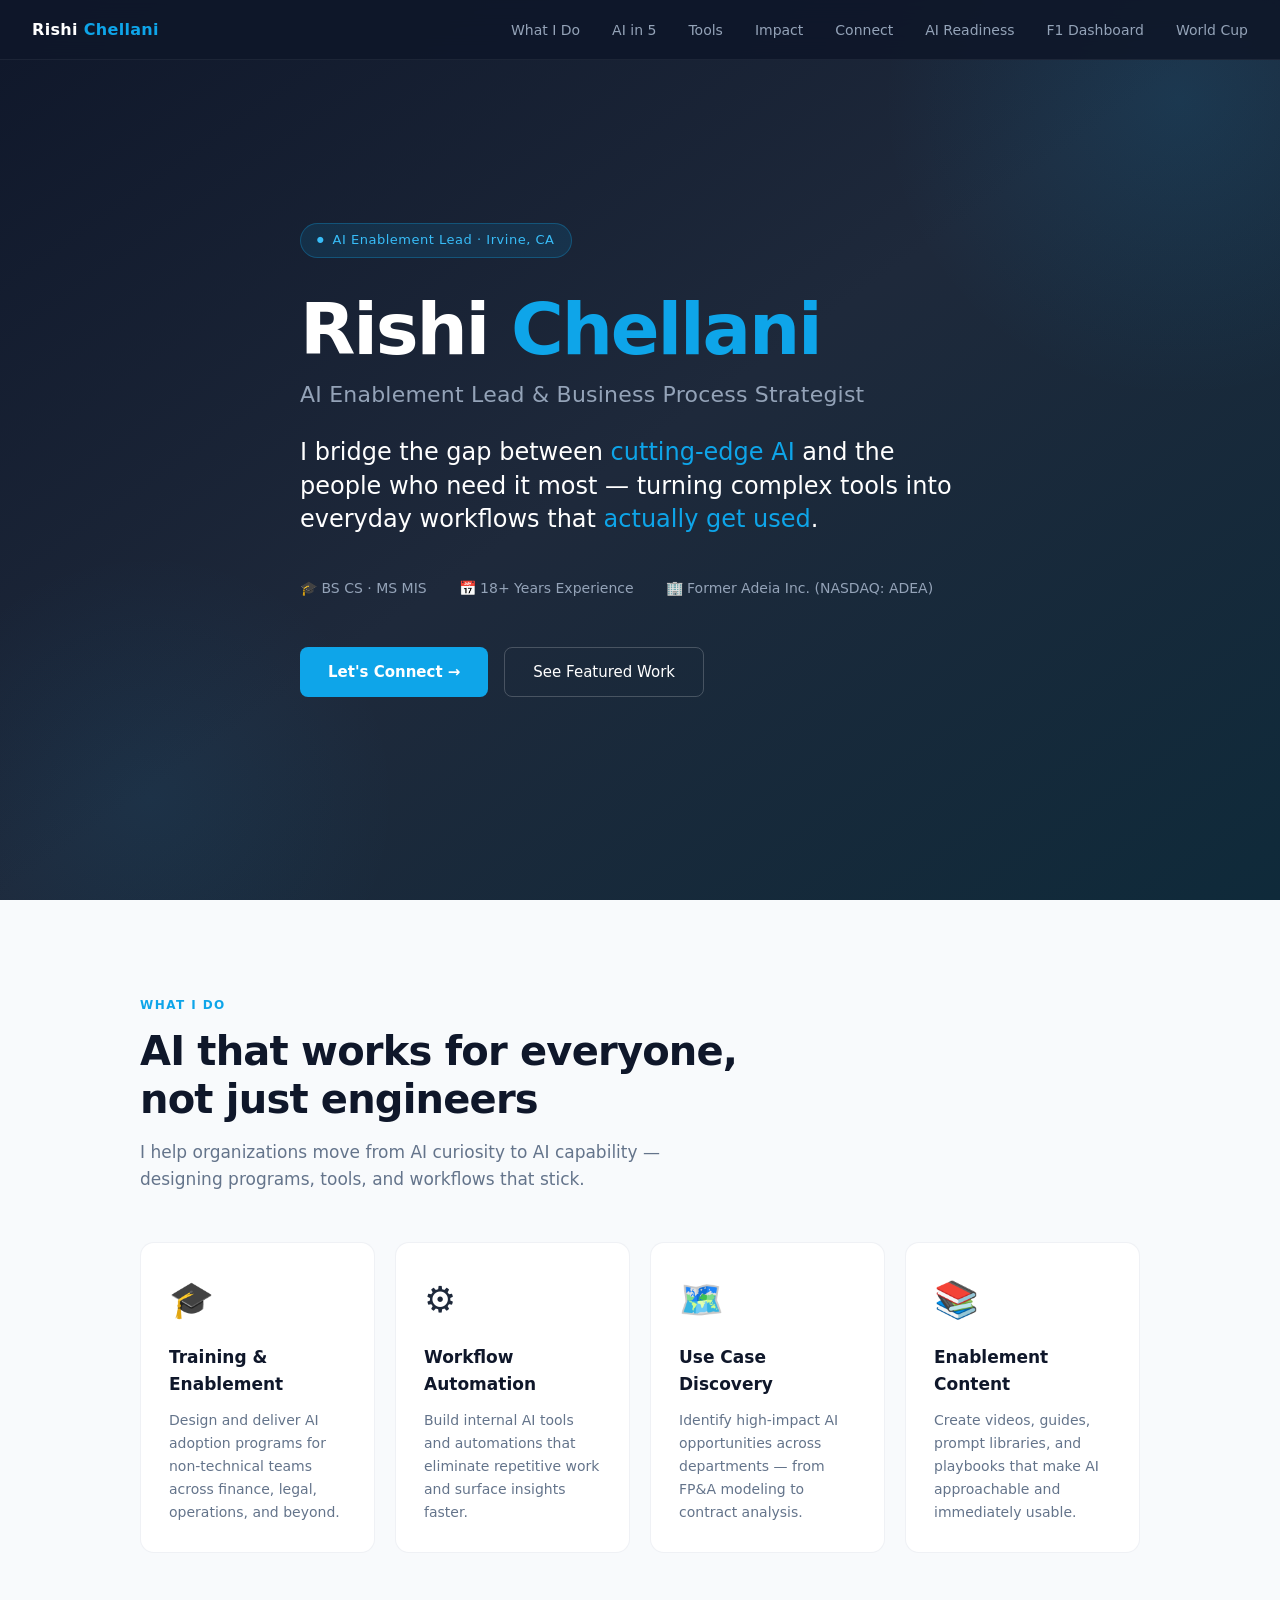
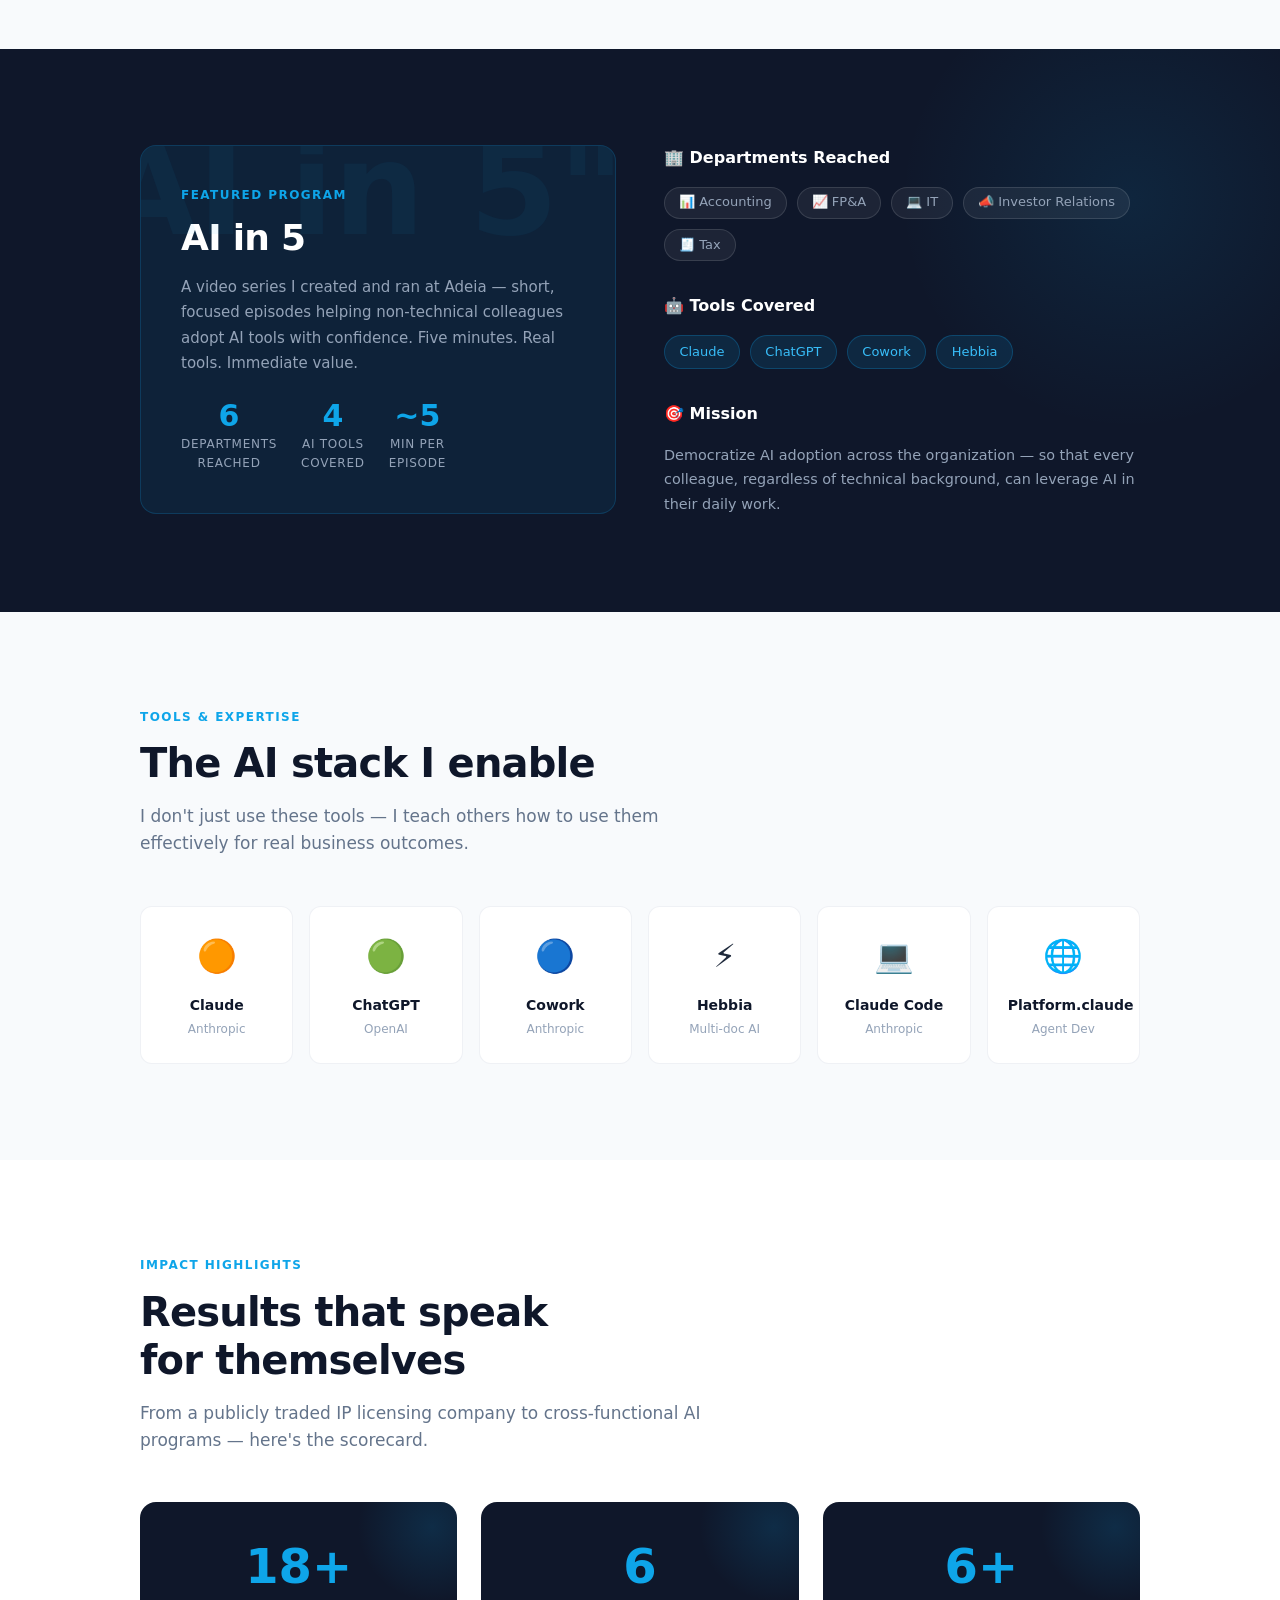
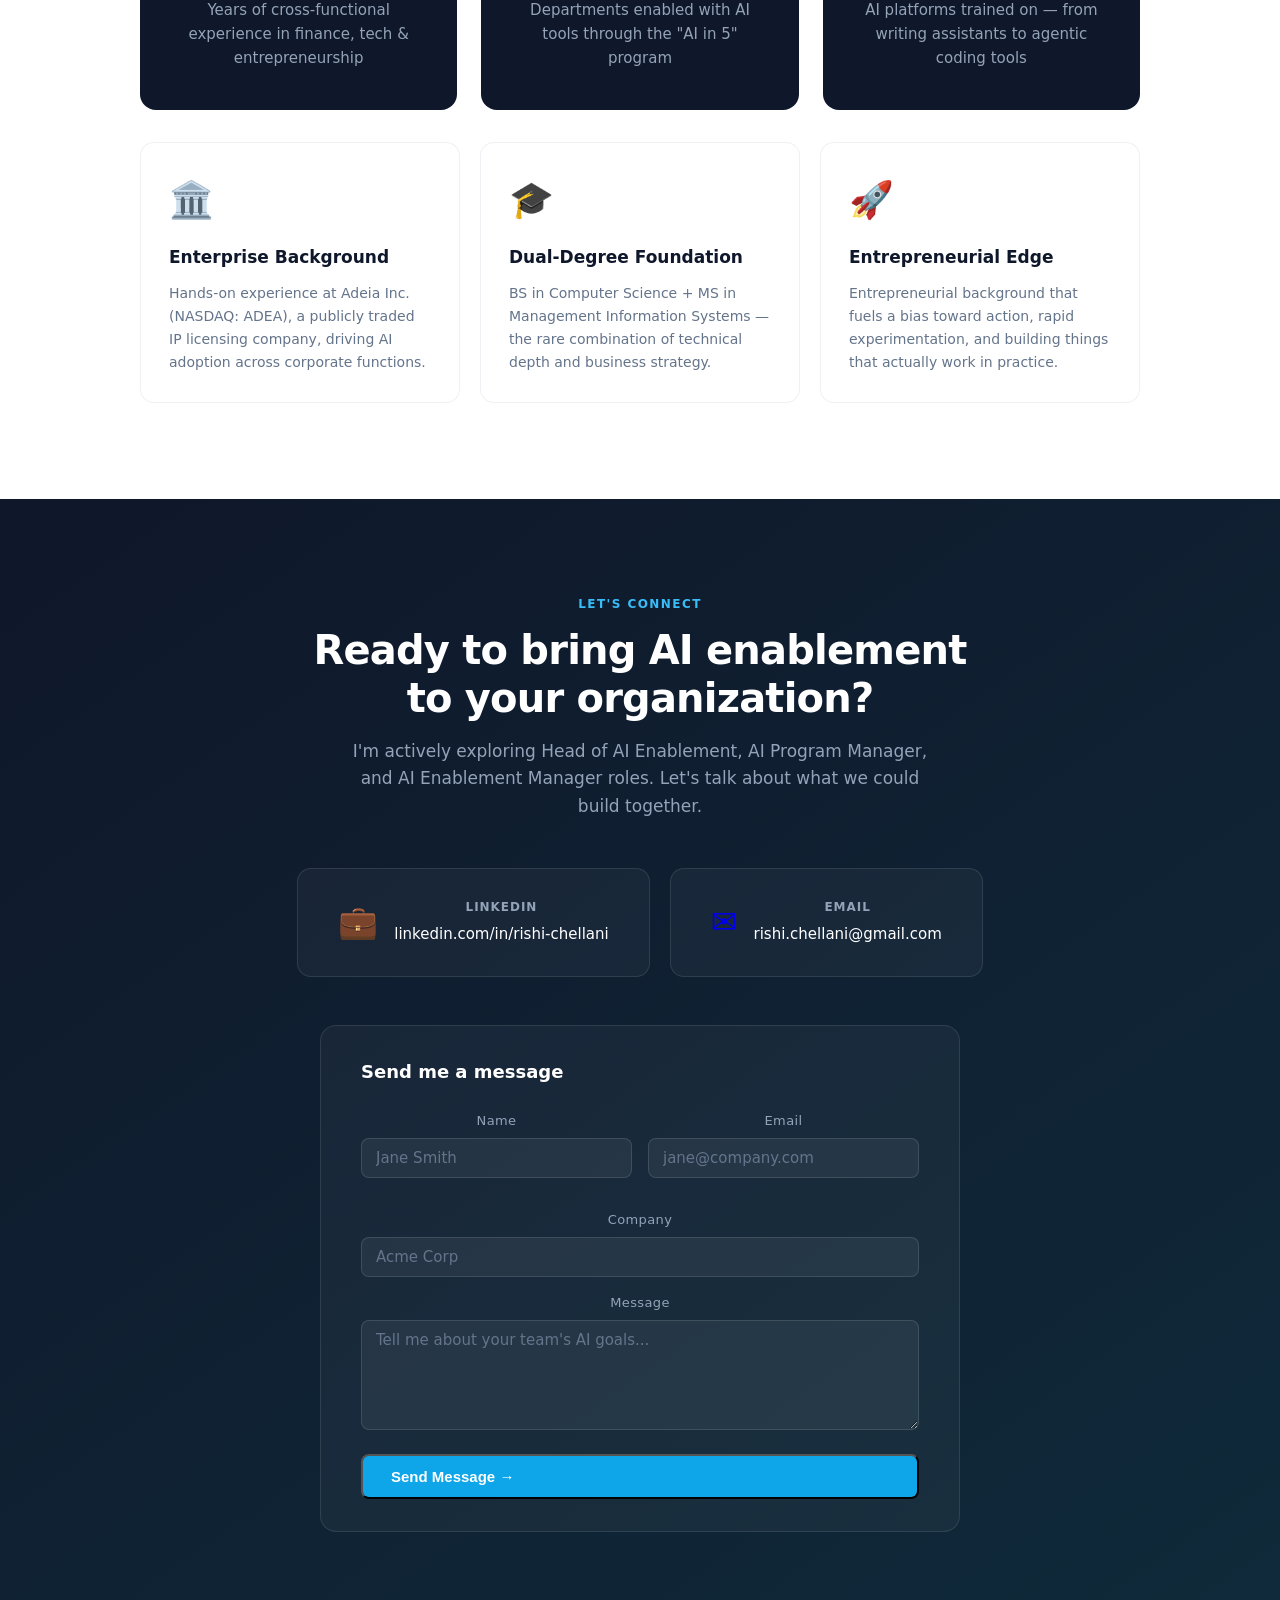
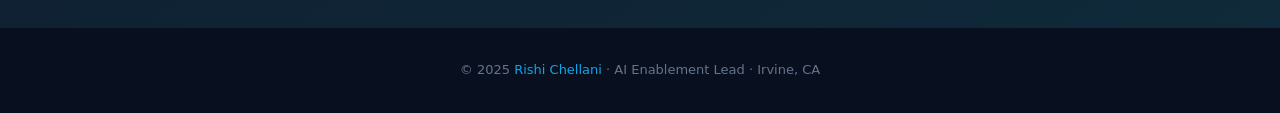
==== commit 1676b588: "Add contact form, analytics stub, schema.org, back links, and results form - index.html: Netlify con" ====
--- a/index.html
+++ b/index.html
@@ -4,6 +4,52 @@
 <meta charset="UTF-8">
 <meta name="viewport" content="width=device-width, initial-scale=1.0">
 <title>Rishi Chellani — AI Enablement Lead</title>
+
+<!-- Umami Analytics — replace data-website-id with your actual ID from umami.is -->
+<script defer src="https://cloud.umami.is/script.js" data-website-id="PASTE-YOUR-UMAMI-WEBSITE-ID-HERE"></script>
+
+<!-- Schema.org structured data -->
+<script type="application/ld+json">
+{
+  "@context": "https://schema.org",
+  "@graph": [
+    {
+      "@type": "Person",
+      "name": "Rishi Chellani",
+      "jobTitle": "AI Enablement Lead & Business Process Strategist",
+      "url": "https://rishichellani.netlify.app",
+      "email": "rishi.chellani@gmail.com",
+      "address": {
+        "@type": "PostalAddress",
+        "addressLocality": "Irvine",
+        "addressRegion": "CA",
+        "addressCountry": "US"
+      },
+      "alumniOf": [
+        { "@type": "CollegeOrUniversity", "name": "University of Windsor", "description": "BS Computer Science" },
+        { "@type": "CollegeOrUniversity", "name": "Marist University", "description": "MS Management Information Systems" }
+      ],
+      "sameAs": ["https://www.linkedin.com/in/rishichellani1"],
+      "knowsAbout": ["AI Enablement", "Business Process Analysis", "AI Training Programs", "Workflow Automation", "Claude", "ChatGPT", "Cowork", "Hebbia"]
+    },
+    {
+      "@type": "ProfessionalService",
+      "name": "Rishi Chellani — AI Enablement",
+      "description": "AI enablement consulting: training programs for non-technical teams, workflow automation, use case discovery, and AI content creation across finance, legal, IT, and operations.",
+      "url": "https://rishichellani.netlify.app",
+      "founder": { "@type": "Person", "name": "Rishi Chellani" },
+      "areaServed": "US",
+      "serviceType": [
+        "AI Training & Enablement",
+        "Workflow Automation",
+        "AI Use Case Discovery",
+        "AI Enablement Content Creation"
+      ]
+    }
+  ]
+}
+</script>
+
 <style>
   *, *::before, *::after { box-sizing: border-box; margin: 0; padding: 0; }
 
@@ -570,6 +616,110 @@
     font-size: 0.9375rem;
     color: var(--white);
     font-weight: 500;
+  }
+
+  /* ── CONTACT FORM ── */
+  .contact-form-wrap {
+    margin-top: 3rem;
+    background: rgba(255,255,255,0.04);
+    border: 1px solid rgba(255,255,255,0.1);
+    border-radius: 16px;
+    padding: 2rem 2.5rem;
+    max-width: 640px;
+    margin-left: auto;
+    margin-right: auto;
+  }
+
+  .contact-form-wrap h3 {
+    font-size: 1.125rem;
+    font-weight: 600;
+    color: var(--white);
+    margin-bottom: 1.5rem;
+    text-align: left;
+  }
+
+  .form-row {
+    display: grid;
+    grid-template-columns: 1fr 1fr;
+    gap: 1rem;
+    margin-bottom: 1rem;
+  }
+
+  .form-group {
+    display: flex;
+    flex-direction: column;
+    gap: 0.4rem;
+    margin-bottom: 1rem;
+  }
+
+  .form-group label {
+    font-size: 0.8125rem;
+    font-weight: 500;
+    color: var(--slate-light);
+    letter-spacing: 0.03em;
+  }
+
+  .form-group input,
+  .form-group textarea {
+    background: rgba(255,255,255,0.06);
+    border: 1px solid rgba(255,255,255,0.12);
+    border-radius: 8px;
+    padding: 0.625rem 0.875rem;
+    color: var(--white);
+    font-size: 0.9375rem;
+    font-family: inherit;
+    transition: border-color 0.2s;
+    outline: none;
+    width: 100%;
+  }
+
+  .form-group input:focus,
+  .form-group textarea:focus {
+    border-color: var(--teal);
+  }
+
+  .form-group input::placeholder,
+  .form-group textarea::placeholder {
+    color: var(--slate);
+  }
+
+  .form-group textarea {
+    resize: vertical;
+    min-height: 110px;
+  }
+
+  .form-submit {
+    width: 100%;
+    margin-top: 0.5rem;
+  }
+
+  .form-success {
+    display: none;
+    text-align: center;
+    padding: 2rem 1rem;
+  }
+
+  .form-success .success-icon {
+    font-size: 2.5rem;
+    display: block;
+    margin-bottom: 0.75rem;
+  }
+
+  .form-success h4 {
+    font-size: 1.125rem;
+    font-weight: 600;
+    color: var(--white);
+    margin-bottom: 0.5rem;
+  }
+
+  .form-success p {
+    color: var(--slate-light);
+    font-size: 0.9375rem;
+  }
+
+  @media (max-width: 700px) {
+    .contact-form-wrap { padding: 1.5rem 1.25rem; }
+    .form-row { grid-template-columns: 1fr; }
   }
 
   /* ── FOOTER ── */
@@ -852,6 +1002,37 @@
         </div>
       </a>
     </div>
+    <div class="contact-form-wrap fade-in">
+      <div id="form-success" class="form-success">
+        <span class="success-icon">✅</span>
+        <h4>Message received!</h4>
+        <p>Thanks for reaching out — I'll get back to you shortly.</p>
+      </div>
+      <form id="contact-form" name="contact" method="POST" data-netlify="true" data-netlify-honeypot="bot-field">
+        <input type="hidden" name="form-name" value="contact">
+        <p style="display:none"><label>Don't fill this out: <input name="bot-field"></label></p>
+        <h3>Send me a message</h3>
+        <div class="form-row">
+          <div class="form-group">
+            <label for="contact-name">Name</label>
+            <input type="text" id="contact-name" name="name" placeholder="Jane Smith" required>
+          </div>
+          <div class="form-group">
+            <label for="contact-email">Email</label>
+            <input type="email" id="contact-email" name="email" placeholder="jane@company.com" required>
+          </div>
+        </div>
+        <div class="form-group">
+          <label for="contact-company">Company</label>
+          <input type="text" id="contact-company" name="company" placeholder="Acme Corp">
+        </div>
+        <div class="form-group">
+          <label for="contact-message">Message</label>
+          <textarea id="contact-message" name="message" placeholder="Tell me about your team's AI goals..." required></textarea>
+        </div>
+        <button type="submit" class="btn-primary form-submit">Send Message →</button>
+      </form>
+    </div>
   </div>
 </section>
 
@@ -861,6 +1042,17 @@
 </footer>
 
 <script>
+  const contactForm = document.getElementById('contact-form');
+  if (contactForm) {
+    contactForm.addEventListener('submit', async (e) => {
+      e.preventDefault();
+      const data = new FormData(contactForm);
+      await fetch('/', { method: 'POST', headers: {'Content-Type': 'application/x-www-form-urlencoded'}, body: new URLSearchParams(data).toString() });
+      contactForm.style.display = 'none';
+      document.getElementById('form-success').style.display = 'block';
+    });
+  }
+
   const observer = new IntersectionObserver(
     (entries) => entries.forEach(e => { if (e.isIntersecting) e.target.classList.add('visible'); }),
     { threshold: 0.12, rootMargin: '0px 0px -40px 0px' }
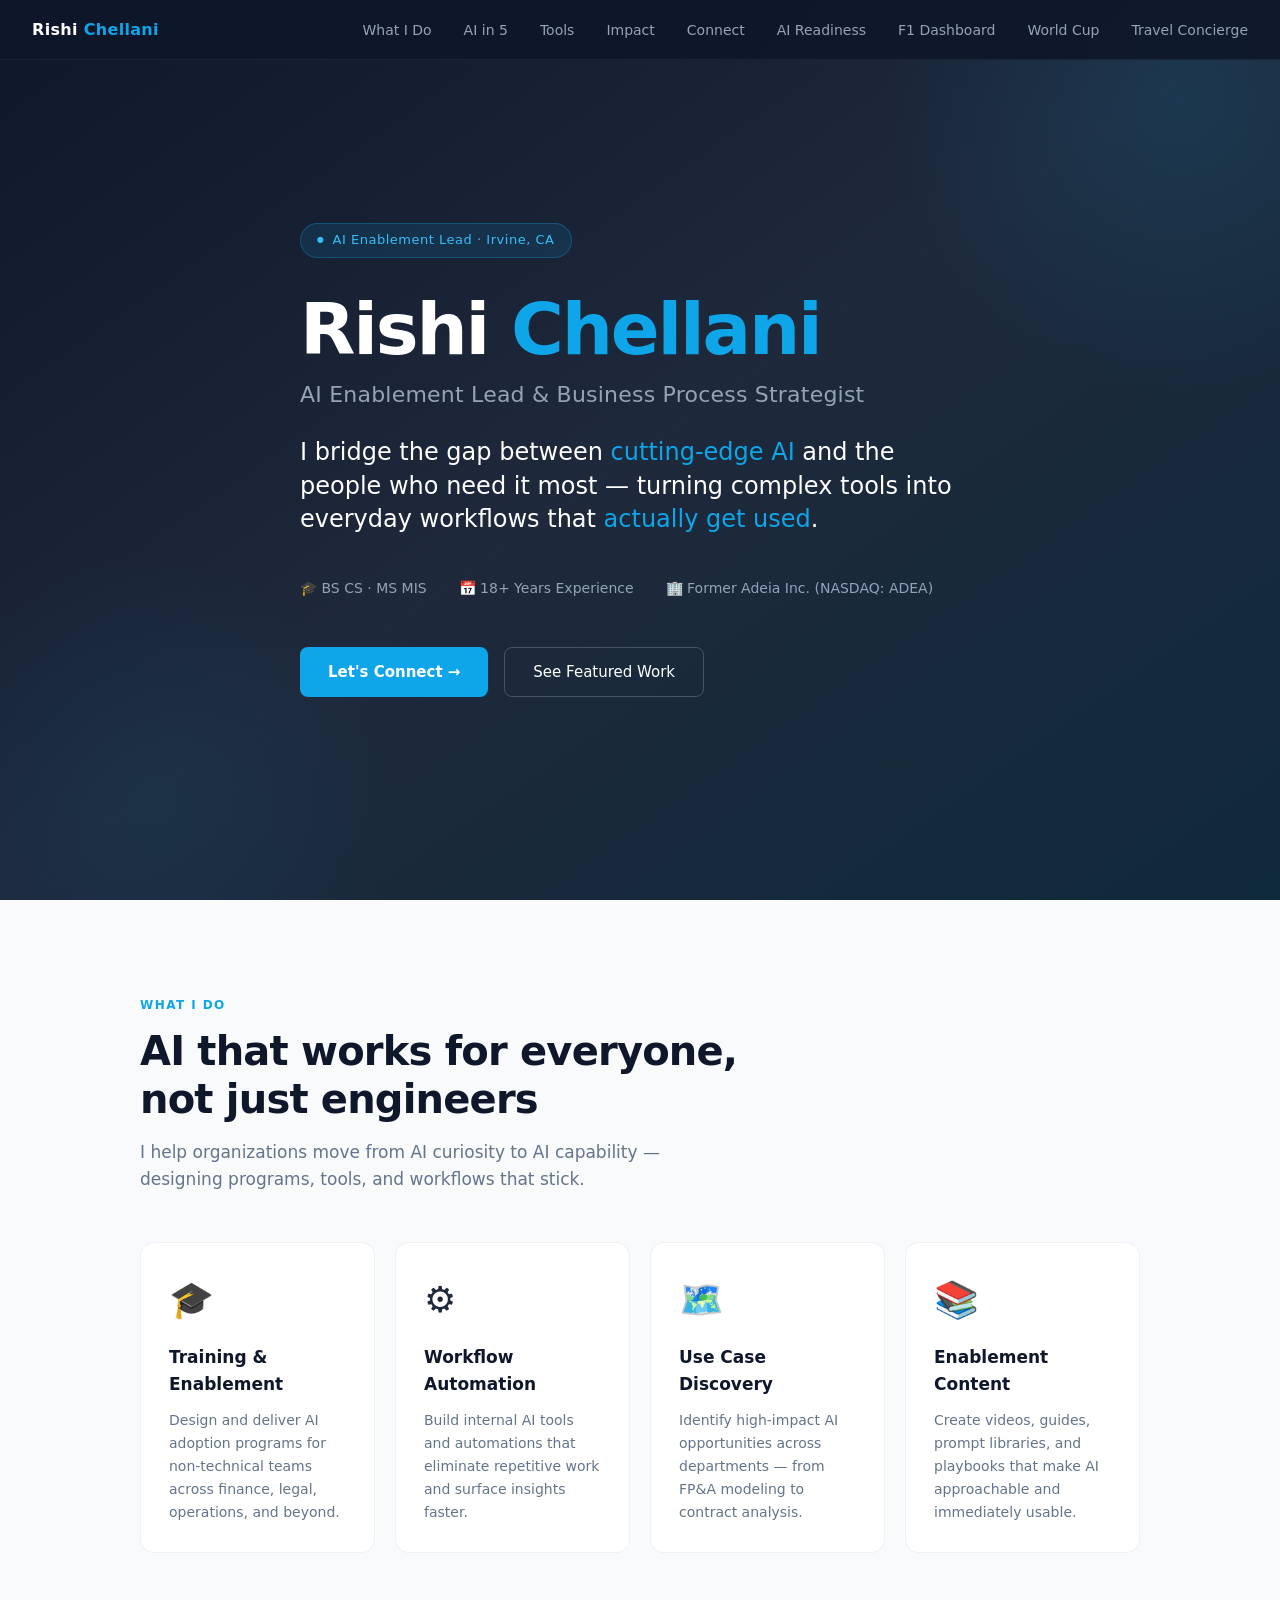
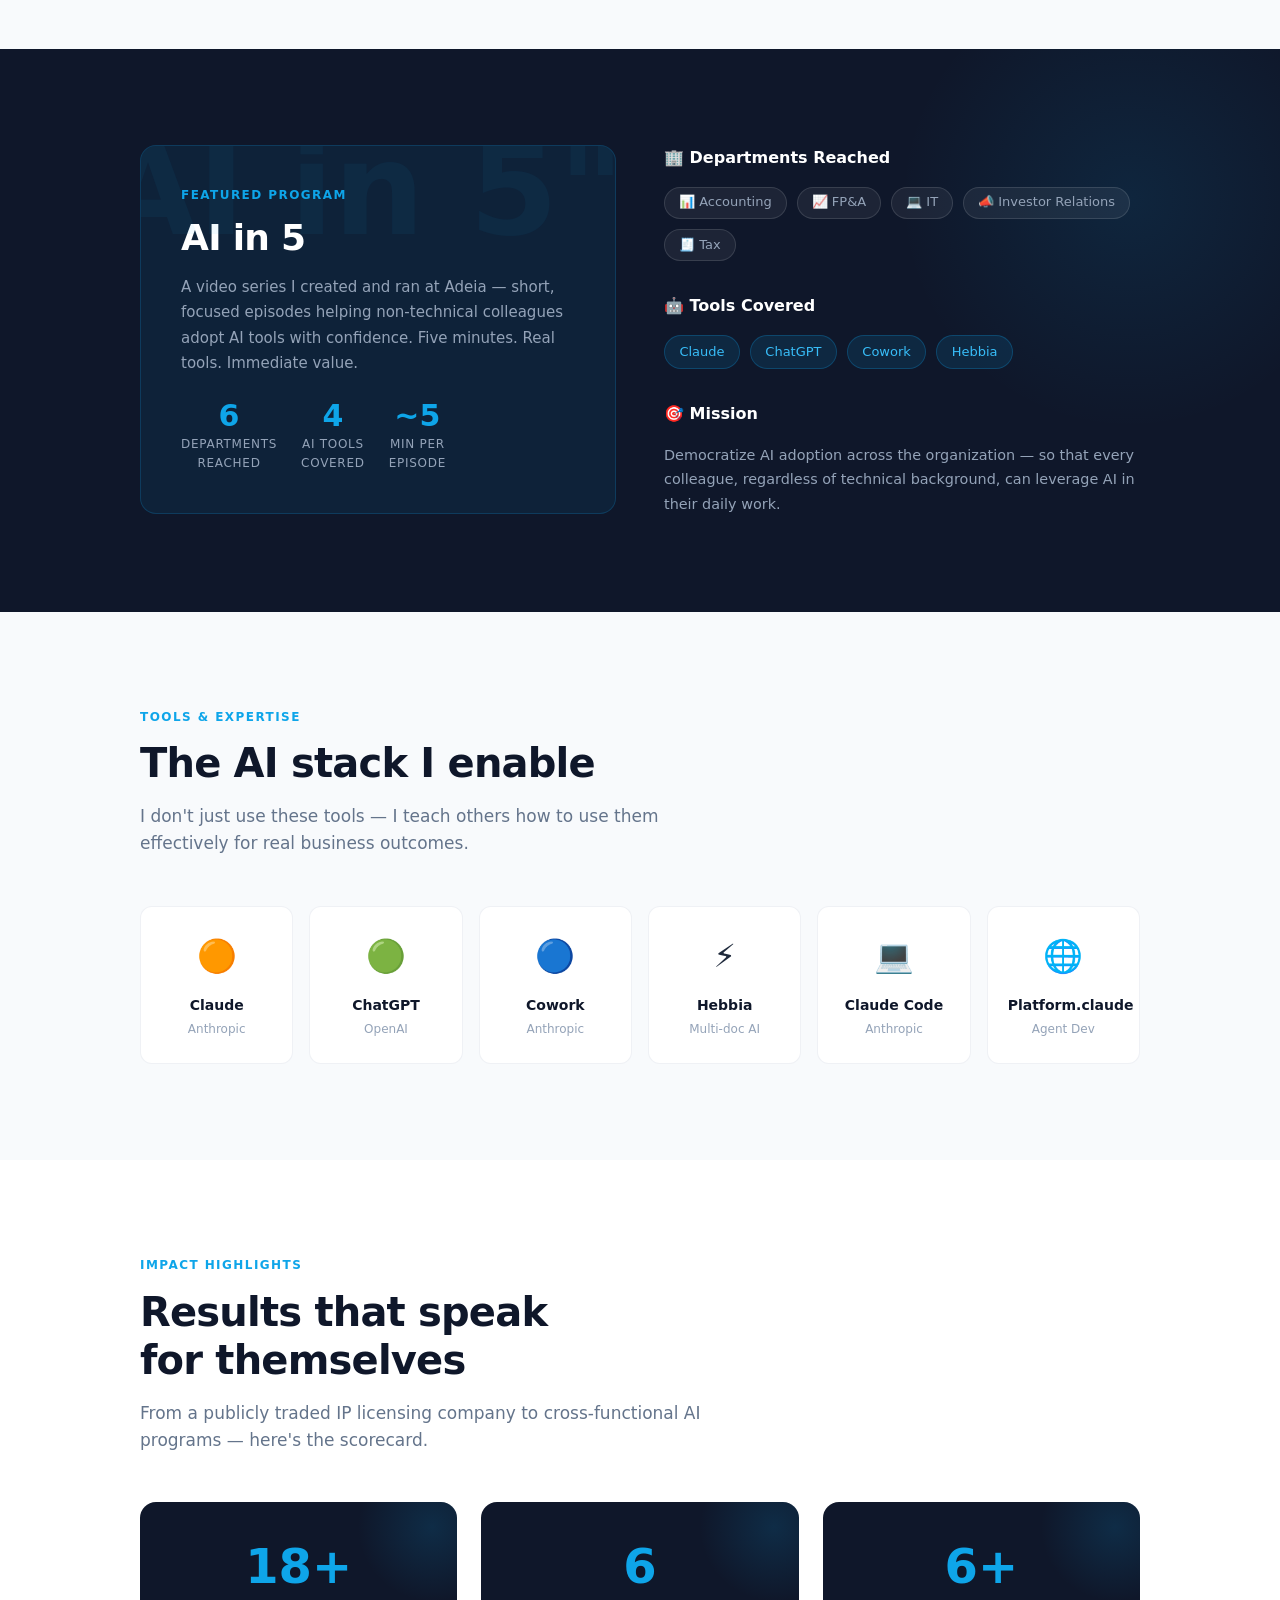
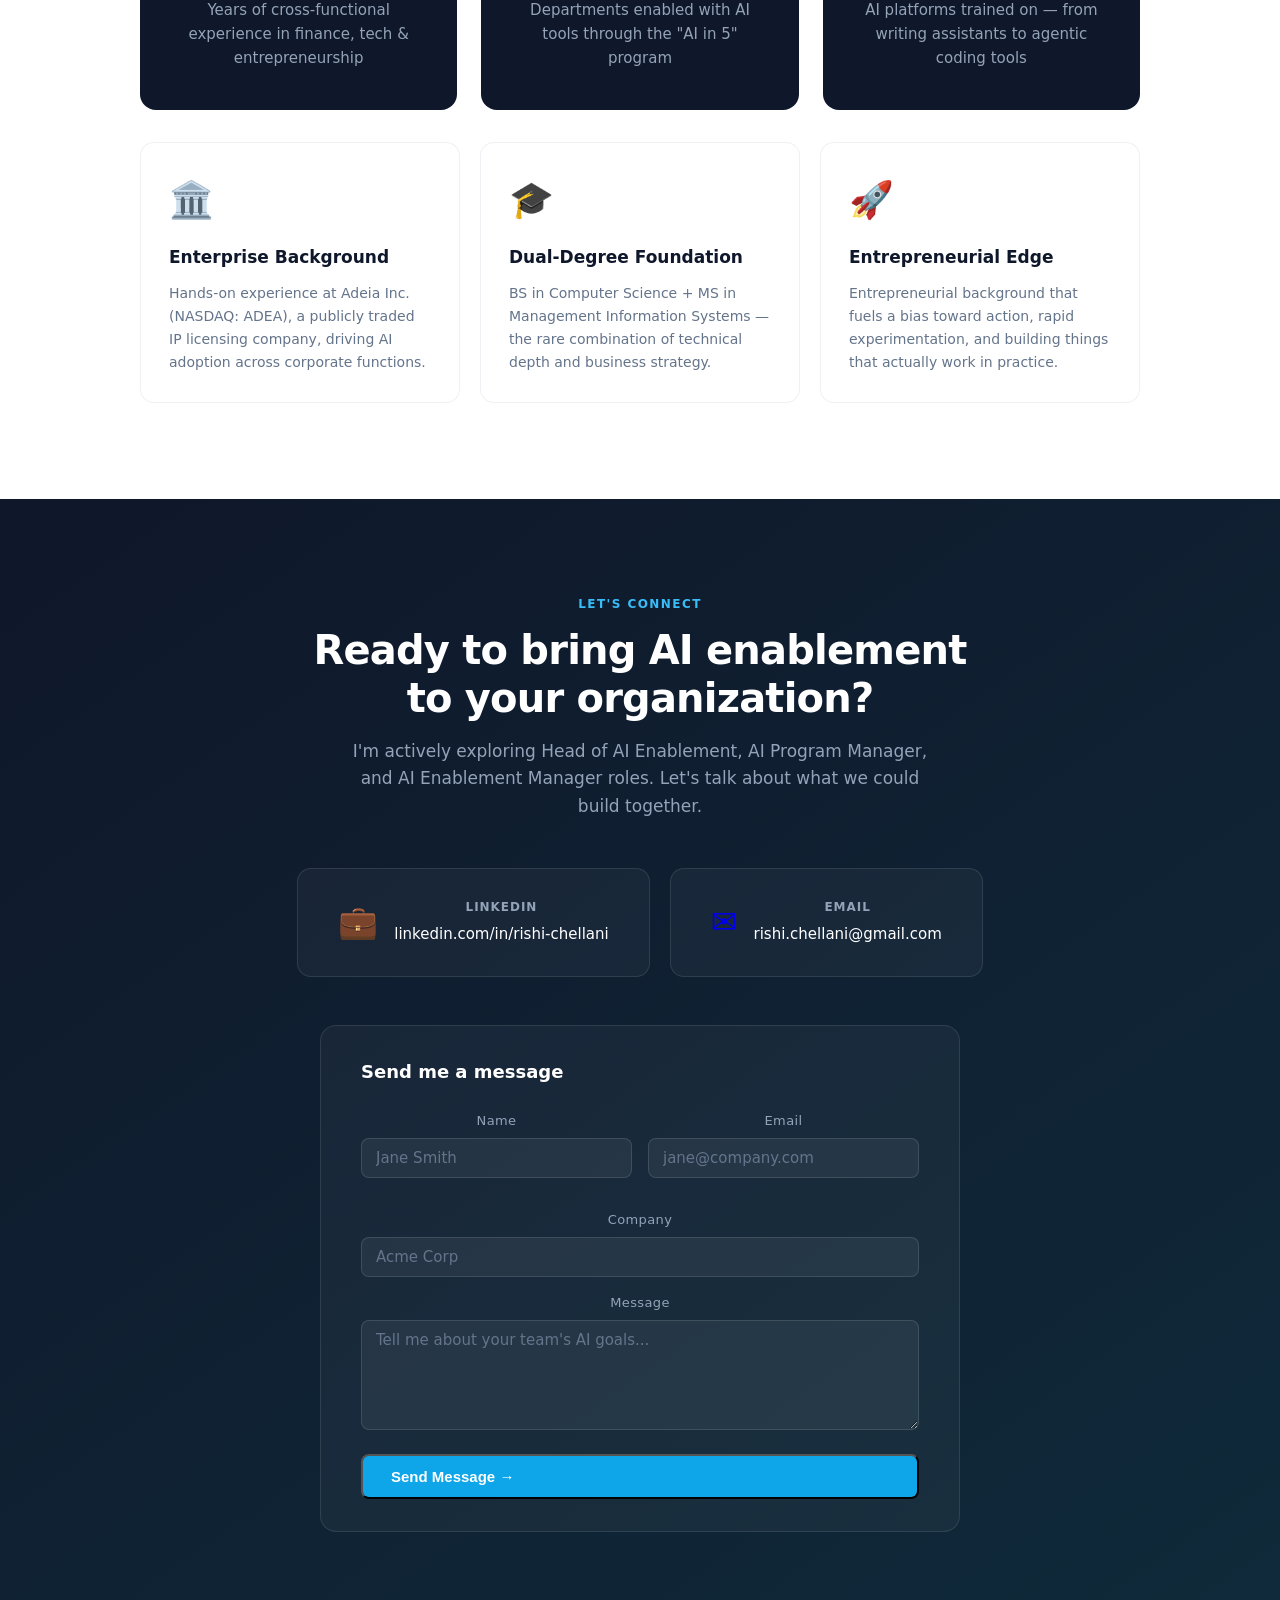
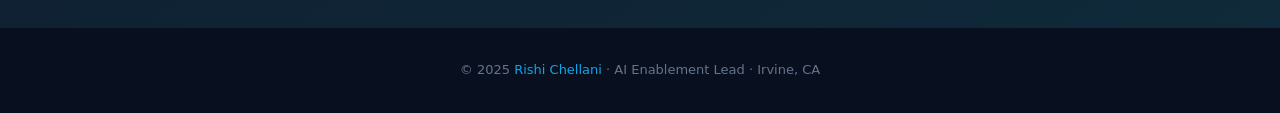
==== commit 0f42ed61: "Add Travel Concierge to nav as a project link Links out to the deployed Streamlit app (github.com/ri" ====
--- a/index.html
+++ b/index.html
@@ -6,7 +6,7 @@
 <title>Rishi Chellani — AI Enablement Lead</title>
 
 <!-- Umami Analytics — replace data-website-id with your actual ID from umami.is -->
-<script defer src="https://cloud.umami.is/script.js" data-website-id="PASTE-YOUR-UMAMI-WEBSITE-ID-HERE"></script>
+<script defer src="https://cloud.umami.is/script.js" data-website-id="9c3e5e9e-6ef7-4074-9be3-7f592754f417"></script>
 
 <!-- Schema.org structured data -->
 <script type="application/ld+json">
@@ -775,6 +775,7 @@
     <li><a href="ai-readiness.html">AI Readiness</a></li>
     <li><a href="f1.html">F1 Dashboard</a></li>
     <li><a href="worldcup.html">World Cup</a></li>
+    <li><a href="https://rishichellani-travel-concierge-app-ukagdi.streamlit.app" target="_blank" rel="noopener">Travel Concierge</a></li>
   </ul>
 </nav>
 
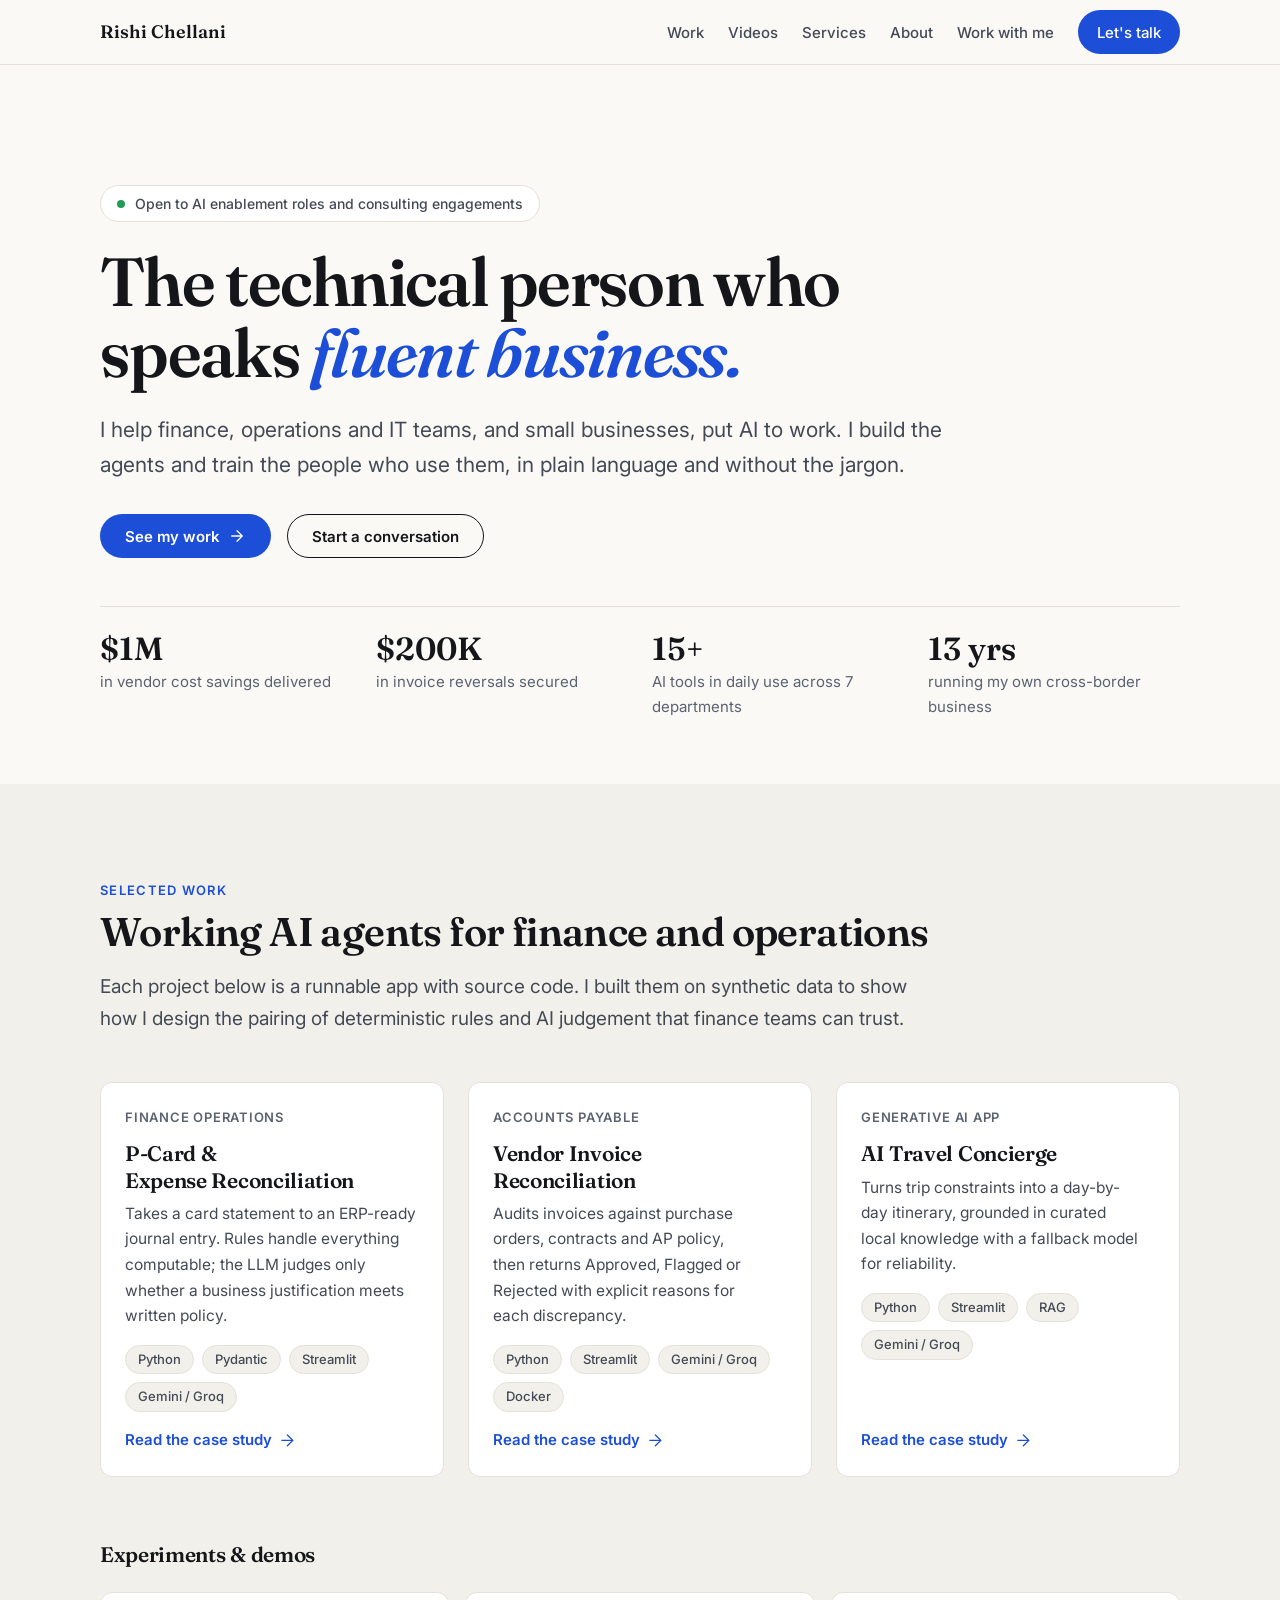
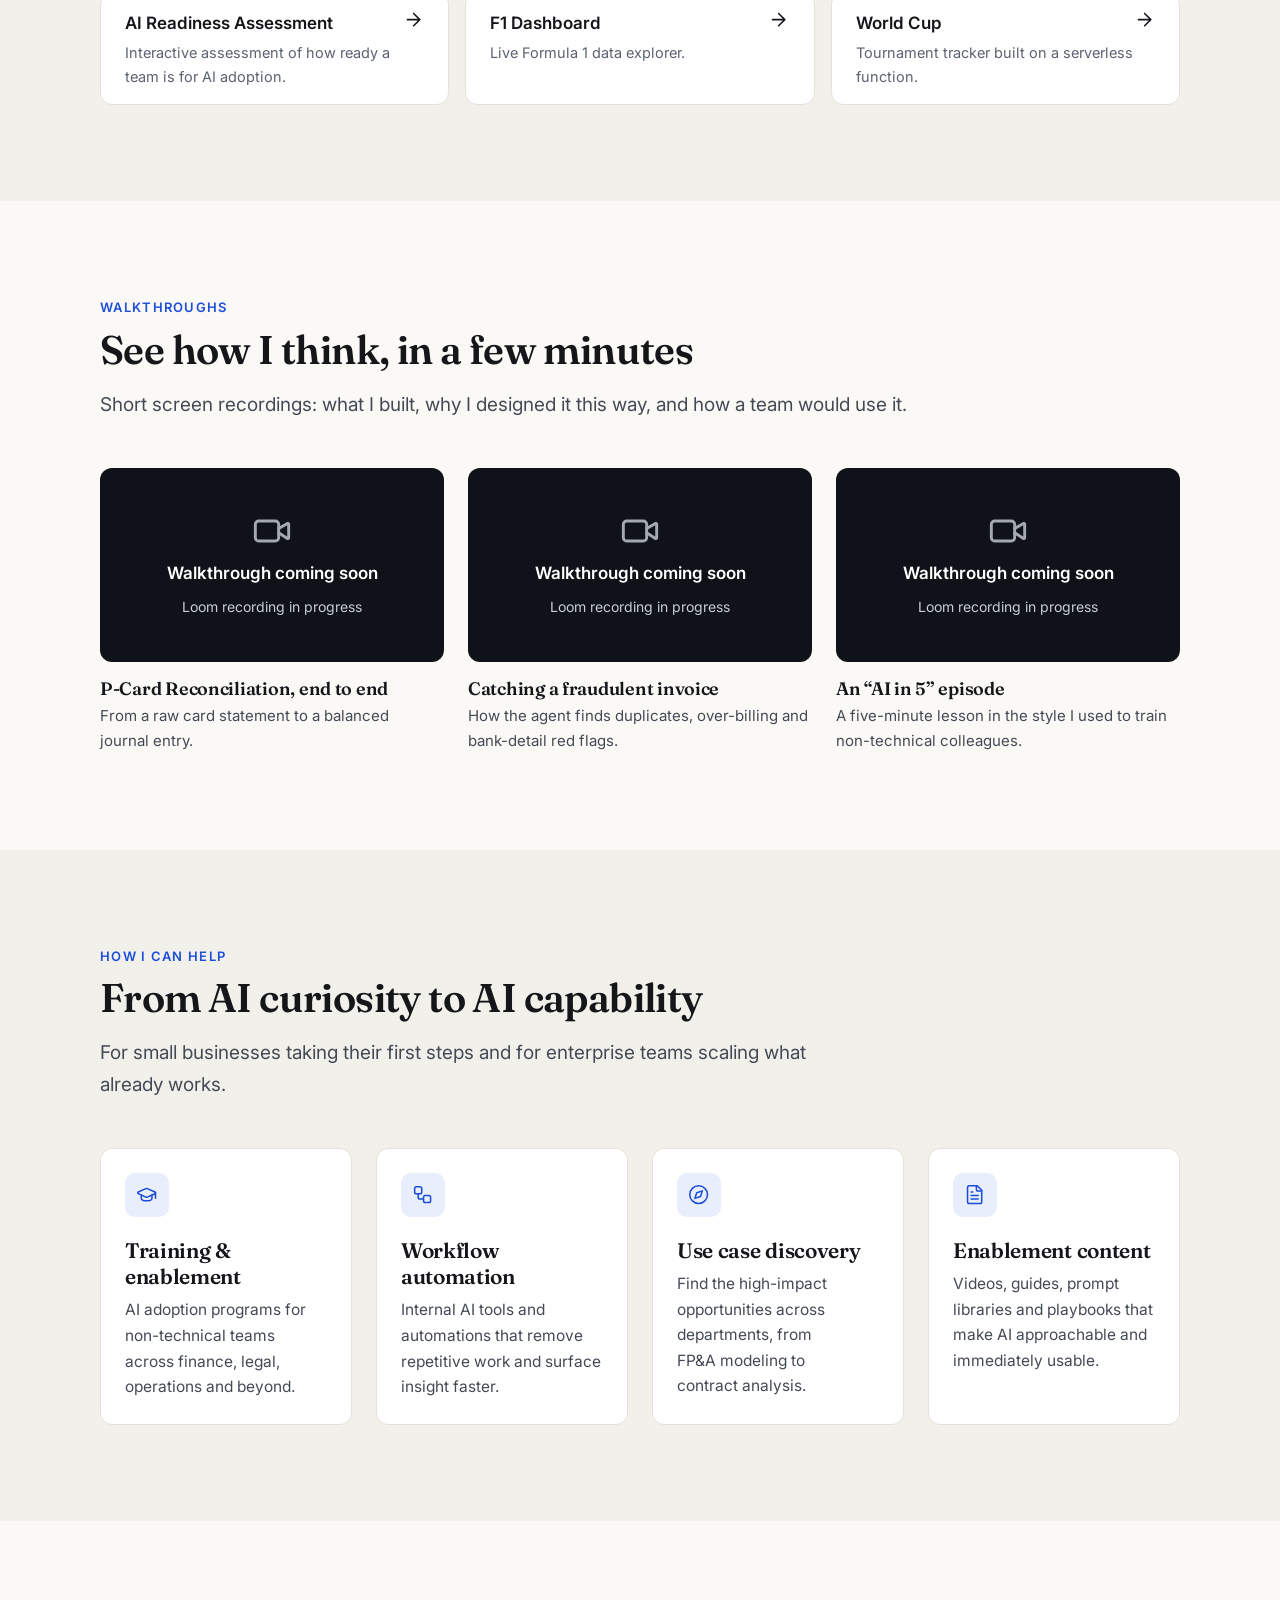
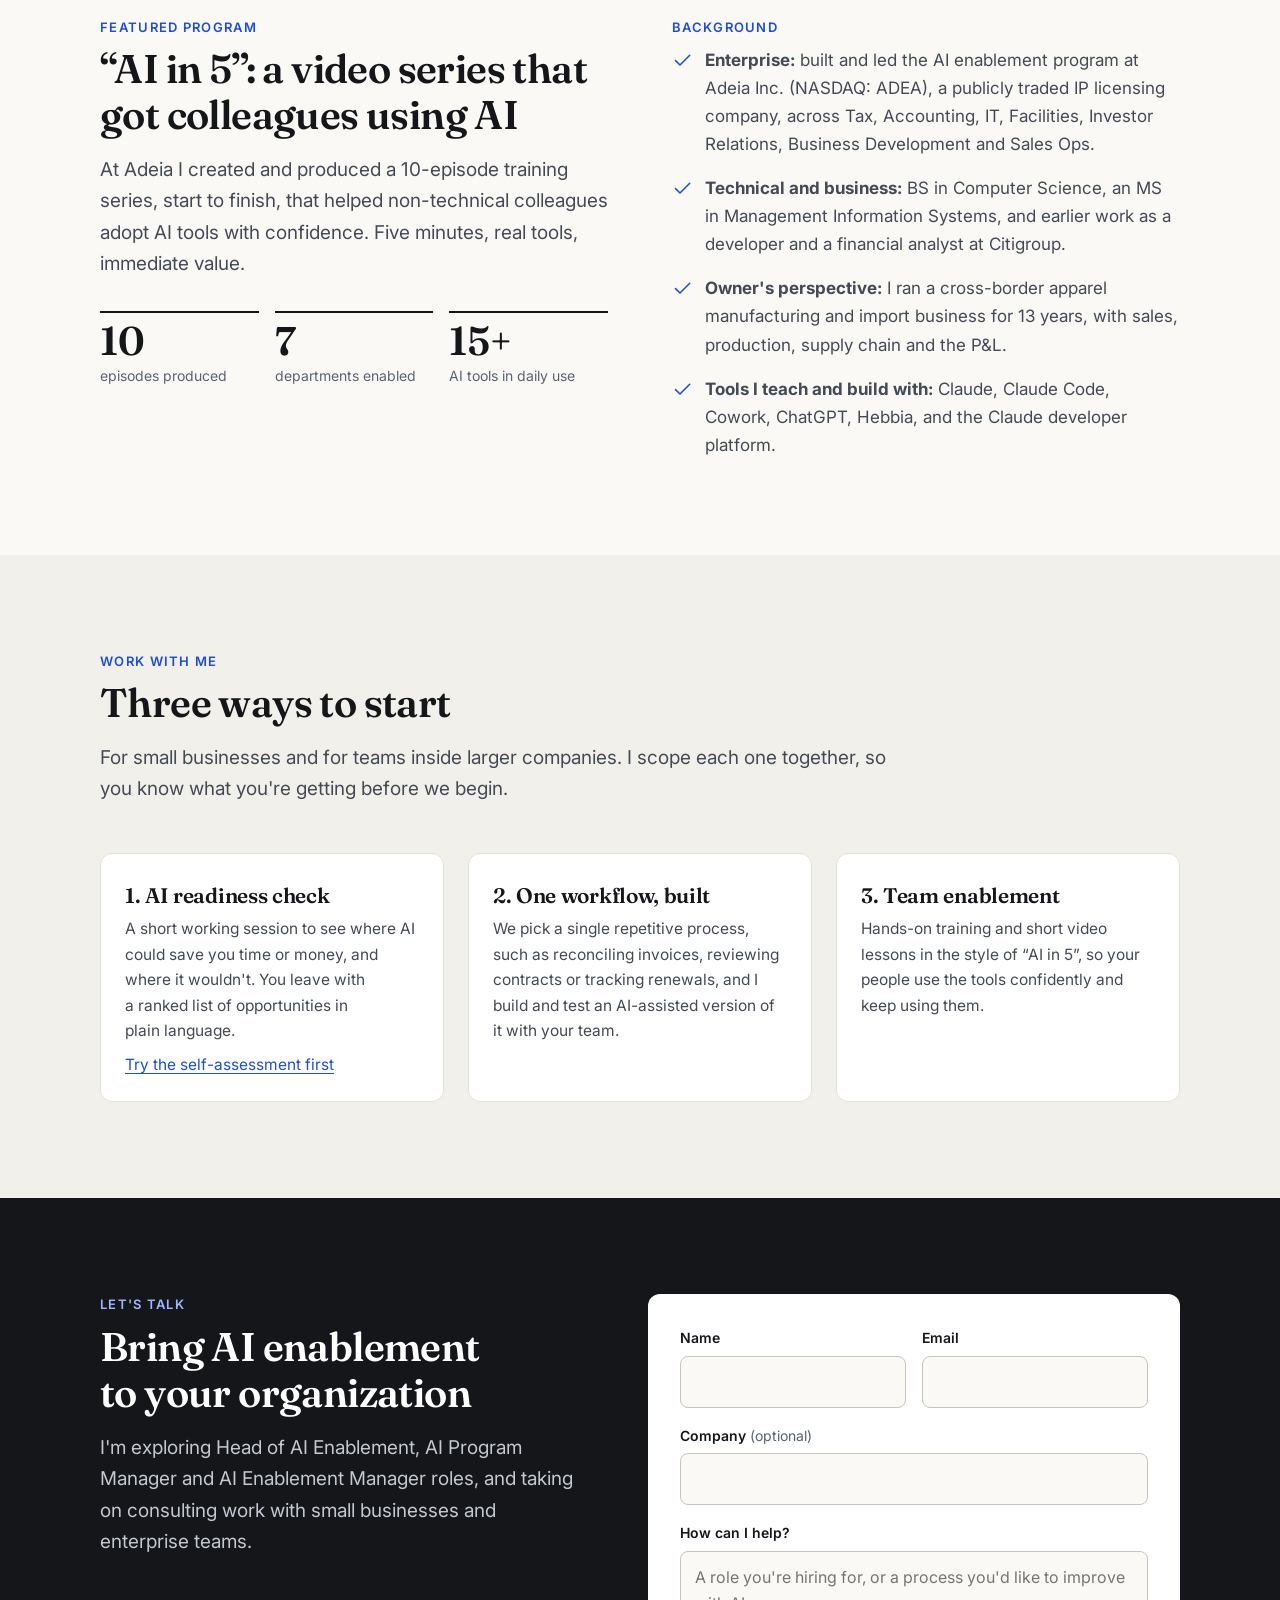
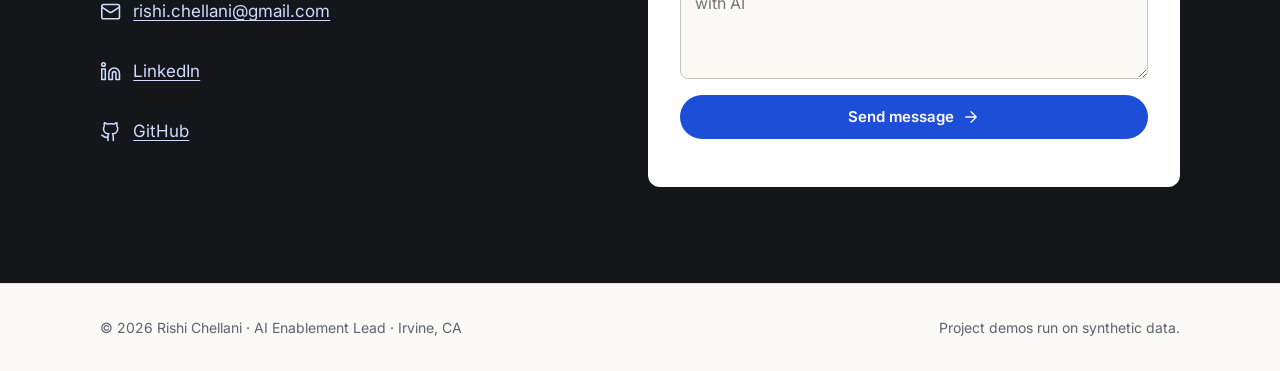
==== commit b0ddd2ca: "Redesign portfolio: editorial light theme, case studies, video slots, work-with-me Add case-study pa" ====
--- a/index.html
+++ b/index.html
@@ -4,8 +4,23 @@
 <meta charset="UTF-8">
 <meta name="viewport" content="width=device-width, initial-scale=1.0">
 <title>Rishi Chellani — AI Enablement Lead</title>
-
-<!-- Umami Analytics — replace data-website-id with your actual ID from umami.is -->
+<meta name="description" content="The technical person who speaks fluent business. AI enablement lead and consultant who builds AI agents and trains finance, operations and IT teams and small businesses to use them.">
+<link rel="canonical" href="https://rishichellani.netlify.app/">
+<meta name="theme-color" content="#faf9f6">
+
+<meta property="og:type" content="website">
+<meta property="og:title" content="Rishi Chellani — AI Enablement Lead">
+<meta property="og:description" content="I help teams adopt AI and build the workflows around it. Working AI agents, case studies and video walkthroughs.">
+<meta property="og:url" content="https://rishichellani.netlify.app/">
+<meta name="twitter:card" content="summary">
+<meta name="twitter:title" content="Rishi Chellani — AI Enablement Lead">
+<meta name="twitter:description" content="I help teams adopt AI and build the workflows around it.">
+
+<link rel="preconnect" href="https://fonts.googleapis.com">
+<link rel="preconnect" href="https://fonts.gstatic.com" crossorigin>
+<link rel="stylesheet" href="assets/site.css">
+
+<!-- Umami Analytics -->
 <script defer src="https://cloud.umami.is/script.js" data-website-id="9c3e5e9e-6ef7-4074-9be3-7f592754f417"></script>
 
 <!-- Schema.org structured data -->
@@ -29,7 +44,7 @@
         { "@type": "CollegeOrUniversity", "name": "University of Windsor", "description": "BS Computer Science" },
         { "@type": "CollegeOrUniversity", "name": "Marist University", "description": "MS Management Information Systems" }
       ],
-      "sameAs": ["https://www.linkedin.com/in/rishichellani1"],
+      "sameAs": ["https://www.linkedin.com/in/rishichellani1", "https://github.com/rishichellani"],
       "knowsAbout": ["AI Enablement", "Business Process Analysis", "AI Training Programs", "Workflow Automation", "Claude", "ChatGPT", "Cowork", "Hebbia"]
     },
     {
@@ -49,1017 +64,305 @@
   ]
 }
 </script>
-
-<style>
-  *, *::before, *::after { box-sizing: border-box; margin: 0; padding: 0; }
-
-  :root {
-    --teal: #0ea5e9;
-    --teal-dark: #0284c7;
-    --teal-glow: #38bdf8;
-    --navy: #0f172a;
-    --navy-mid: #1e293b;
-    --navy-light: #334155;
-    --slate: #64748b;
-    --slate-light: #94a3b8;
-    --white: #ffffff;
-    --off-white: #f8fafc;
-    --card-border: rgba(148,163,184,0.15);
-    --section-light: #f8fafc;
-  }
-
-  html { scroll-behavior: smooth; }
-
-  body {
-    font-family: -apple-system, BlinkMacSystemFont, 'Segoe UI', system-ui, sans-serif;
-    background: var(--white);
-    color: #1e293b;
-    line-height: 1.6;
-    overflow-x: hidden;
-  }
-
-  /* ── NAV ── */
-  nav {
-    position: fixed;
-    top: 0; left: 0; right: 0;
-    z-index: 100;
-    background: rgba(15,23,42,0.92);
-    backdrop-filter: blur(12px);
-    -webkit-backdrop-filter: blur(12px);
-    border-bottom: 1px solid rgba(255,255,255,0.06);
-    padding: 0 2rem;
-    height: 60px;
-    display: flex;
-    align-items: center;
-    justify-content: space-between;
-  }
-
-  .nav-brand {
-    font-size: 1rem;
-    font-weight: 600;
-    color: var(--white);
-    letter-spacing: 0.02em;
-  }
-
-  .nav-brand span { color: var(--teal); }
-
-  .nav-links {
-    display: flex;
-    gap: 2rem;
-    list-style: none;
-  }
-
-  .nav-links a {
-    color: var(--slate-light);
-    text-decoration: none;
-    font-size: 0.875rem;
-    transition: color 0.2s;
-  }
-
-  .nav-links a:hover { color: var(--teal); }
-
-  /* ── HERO ── */
-  #hero {
-    background: linear-gradient(145deg, #0f172a 0%, #1e293b 50%, #0f2a3a 100%);
-    min-height: 100vh;
-    display: flex;
-    align-items: center;
-    padding: 100px 2rem 80px;
-    position: relative;
-    overflow: hidden;
-  }
-
-  #hero::before {
-    content: '';
-    position: absolute;
-    top: -200px; right: -200px;
-    width: 600px; height: 600px;
-    background: radial-gradient(circle, rgba(14,165,233,0.12) 0%, transparent 70%);
-    pointer-events: none;
-  }
-
-  #hero::after {
-    content: '';
-    position: absolute;
-    bottom: -150px; left: -100px;
-    width: 500px; height: 500px;
-    background: radial-gradient(circle, rgba(14,165,233,0.07) 0%, transparent 70%);
-    pointer-events: none;
-  }
-
-  .hero-inner {
-    max-width: 900px;
-    margin: 0 auto;
-    position: relative;
-    z-index: 1;
-  }
-
-  .hero-badge {
-    display: inline-flex;
-    align-items: center;
-    gap: 0.5rem;
-    background: rgba(14,165,233,0.12);
-    border: 1px solid rgba(14,165,233,0.3);
-    border-radius: 100px;
-    padding: 0.375rem 1rem;
-    font-size: 0.8125rem;
-    color: var(--teal-glow);
-    margin-bottom: 2rem;
-    letter-spacing: 0.04em;
-    font-weight: 500;
-  }
-
-  .hero-badge::before { content: '●'; font-size: 0.5rem; }
-
-  h1 {
-    font-size: clamp(2.5rem, 6vw, 4.5rem);
-    font-weight: 700;
-    color: var(--white);
-    line-height: 1.1;
-    letter-spacing: -0.03em;
-    margin-bottom: 0.5rem;
-  }
-
-  h1 span { color: var(--teal); }
-
-  .hero-title {
-    font-size: clamp(1rem, 2.5vw, 1.375rem);
-    color: var(--slate-light);
-    font-weight: 400;
-    margin-bottom: 1.5rem;
-    letter-spacing: 0.01em;
-  }
-
-  .hero-tagline {
-    font-size: clamp(1.125rem, 2.5vw, 1.5rem);
-    color: var(--white);
-    font-weight: 500;
-    max-width: 680px;
-    margin-bottom: 2.5rem;
-    line-height: 1.4;
-  }
-
-  .hero-tagline em {
-    color: var(--teal);
-    font-style: normal;
-  }
-
-  .hero-meta {
-    display: flex;
-    gap: 2rem;
-    flex-wrap: wrap;
-    margin-bottom: 3rem;
-  }
-
-  .hero-meta-item {
-    font-size: 0.875rem;
-    color: var(--slate-light);
-    display: flex;
-    align-items: center;
-    gap: 0.5rem;
-  }
-
-  .hero-ctas {
-    display: flex;
-    gap: 1rem;
-    flex-wrap: wrap;
-  }
-
-  .btn-primary {
-    display: inline-flex;
-    align-items: center;
-    gap: 0.5rem;
-    background: var(--teal);
-    color: var(--white);
-    text-decoration: none;
-    padding: 0.75rem 1.75rem;
-    border-radius: 8px;
-    font-weight: 600;
-    font-size: 0.9375rem;
-    transition: background 0.2s, transform 0.15s;
-  }
-
-  .btn-primary:hover {
-    background: var(--teal-dark);
-    transform: translateY(-1px);
-  }
-
-  .btn-outline {
-    display: inline-flex;
-    align-items: center;
-    gap: 0.5rem;
-    background: transparent;
-    color: var(--white);
-    text-decoration: none;
-    padding: 0.75rem 1.75rem;
-    border-radius: 8px;
-    font-weight: 500;
-    font-size: 0.9375rem;
-    border: 1px solid rgba(255,255,255,0.2);
-    transition: border-color 0.2s, transform 0.15s;
-  }
-
-  .btn-outline:hover {
-    border-color: var(--teal);
-    color: var(--teal);
-    transform: translateY(-1px);
-  }
-
-  /* ── SECTIONS ── */
-  section { padding: 6rem 2rem; }
-
-  .section-inner { max-width: 1000px; margin: 0 auto; }
-
-  .section-label {
-    font-size: 0.75rem;
-    font-weight: 700;
-    letter-spacing: 0.12em;
-    text-transform: uppercase;
-    color: var(--teal);
-    margin-bottom: 0.75rem;
-  }
-
-  h2 {
-    font-size: clamp(1.75rem, 4vw, 2.5rem);
-    font-weight: 700;
-    color: #0f172a;
-    letter-spacing: -0.02em;
-    line-height: 1.2;
-    margin-bottom: 1rem;
-  }
-
-  .section-subtitle {
-    font-size: 1.0625rem;
-    color: var(--slate);
-    max-width: 580px;
-    margin-bottom: 3rem;
-  }
-
-  /* ── WHAT I DO ── */
-  #what-i-do { background: var(--section-light); }
-
-  .cards-grid {
-    display: grid;
-    grid-template-columns: repeat(auto-fit, minmax(220px, 1fr));
-    gap: 1.25rem;
-  }
-
-  .card {
-    background: var(--white);
-    border: 1px solid var(--card-border);
-    border-radius: 14px;
-    padding: 1.75rem;
-    transition: transform 0.25s, box-shadow 0.25s, border-color 0.25s;
-  }
-
-  .card:hover {
-    transform: translateY(-4px);
-    box-shadow: 0 16px 48px rgba(14,165,233,0.1);
-    border-color: rgba(14,165,233,0.3);
-  }
-
-  .card-icon {
-    font-size: 2.25rem;
-    margin-bottom: 1rem;
-    display: block;
-  }
-
-  .card h3 {
-    font-size: 1.0625rem;
-    font-weight: 600;
-    color: #0f172a;
-    margin-bottom: 0.625rem;
-  }
-
-  .card p {
-    font-size: 0.875rem;
-    color: var(--slate);
-    line-height: 1.65;
-  }
-
-  /* ── AI IN 5 ── */
-  #ai-in-5 {
-    background: var(--navy);
-    position: relative;
-    overflow: hidden;
-  }
-
-  #ai-in-5::before {
-    content: '';
-    position: absolute;
-    top: -100px; right: -100px;
-    width: 500px; height: 500px;
-    background: radial-gradient(circle, rgba(14,165,233,0.1) 0%, transparent 65%);
-    pointer-events: none;
-  }
-
-  #ai-in-5 .section-label { color: var(--teal-glow); }
-  #ai-in-5 h2 { color: var(--white); }
-  #ai-in-5 .section-subtitle { color: var(--slate-light); }
-
-  .ai5-layout {
-    display: grid;
-    grid-template-columns: 1fr 1fr;
-    gap: 3rem;
-    align-items: start;
-  }
-
-  .ai5-callout {
-    background: rgba(14,165,233,0.08);
-    border: 1px solid rgba(14,165,233,0.2);
-    border-radius: 16px;
-    padding: 2.5rem;
-    position: relative;
-    overflow: hidden;
-  }
-
-  .ai5-callout::before {
-    content: '"AI in 5"';
-    position: absolute;
-    top: -20px; right: -10px;
-    font-size: 8rem;
-    font-weight: 900;
-    color: rgba(14,165,233,0.06);
-    line-height: 1;
-    pointer-events: none;
-    font-family: system-ui, sans-serif;
-    white-space: nowrap;
-  }
-
-  .ai5-big-label {
-    font-size: 0.75rem;
-    font-weight: 700;
-    letter-spacing: 0.12em;
-    text-transform: uppercase;
-    color: var(--teal);
-    margin-bottom: 0.75rem;
-  }
-
-  .ai5-title {
-    font-size: 2.25rem;
-    font-weight: 800;
-    color: var(--white);
-    margin-bottom: 1rem;
-    line-height: 1.15;
-  }
-
-  .ai5-desc {
-    color: var(--slate-light);
-    font-size: 0.9375rem;
-    line-height: 1.7;
-    margin-bottom: 1.5rem;
-  }
-
-  .ai5-stat-row {
-    display: flex;
-    gap: 1.5rem;
-    flex-wrap: wrap;
-  }
-
-  .ai5-stat {
-    text-align: center;
-  }
-
-  .ai5-stat-num {
-    font-size: 1.875rem;
-    font-weight: 800;
-    color: var(--teal);
-    display: block;
-    line-height: 1;
-  }
-
-  .ai5-stat-label {
-    font-size: 0.75rem;
-    color: var(--slate-light);
-    margin-top: 0.25rem;
-    text-transform: uppercase;
-    letter-spacing: 0.06em;
-  }
-
-  .ai5-details h3 {
-    font-size: 1rem;
-    font-weight: 600;
-    color: var(--white);
-    margin-bottom: 1rem;
-  }
-
-  .dept-list {
-    display: flex;
-    flex-wrap: wrap;
-    gap: 0.625rem;
-    margin-bottom: 2rem;
-  }
-
-  .dept-tag {
-    background: rgba(255,255,255,0.06);
-    border: 1px solid rgba(255,255,255,0.12);
-    color: var(--slate-light);
-    border-radius: 100px;
-    padding: 0.3rem 0.875rem;
-    font-size: 0.8125rem;
-  }
-
-  .tool-pill-list {
-    display: flex;
-    flex-wrap: wrap;
-    gap: 0.625rem;
-  }
-
-  .tool-pill {
-    background: rgba(14,165,233,0.12);
-    border: 1px solid rgba(14,165,233,0.25);
-    color: var(--teal-glow);
-    border-radius: 100px;
-    padding: 0.35rem 0.9rem;
-    font-size: 0.8125rem;
-    font-weight: 500;
-  }
-
-  /* ── TOOLS ── */
-  #tools { background: var(--section-light); }
-
-  .tools-grid {
-    display: grid;
-    grid-template-columns: repeat(auto-fit, minmax(150px, 1fr));
-    gap: 1rem;
-  }
-
-  .tool-card {
-    background: var(--white);
-    border: 1px solid var(--card-border);
-    border-radius: 12px;
-    padding: 1.5rem 1.25rem;
-    text-align: center;
-    transition: transform 0.2s, border-color 0.2s, box-shadow 0.2s;
-    cursor: default;
-  }
-
-  .tool-card:hover {
-    transform: translateY(-3px);
-    border-color: rgba(14,165,233,0.35);
-    box-shadow: 0 8px 28px rgba(14,165,233,0.1);
-  }
-
-  .tool-card .tool-emoji {
-    font-size: 2rem;
-    display: block;
-    margin-bottom: 0.75rem;
-  }
-
-  .tool-card .tool-name {
-    font-size: 0.875rem;
-    font-weight: 600;
-    color: #0f172a;
-    margin-bottom: 0.25rem;
-  }
-
-  .tool-card .tool-maker {
-    font-size: 0.75rem;
-    color: var(--slate-light);
-  }
-
-  /* ── IMPACT ── */
-  #impact { background: var(--white); }
-
-  .impact-grid {
-    display: grid;
-    grid-template-columns: repeat(auto-fit, minmax(200px, 1fr));
-    gap: 1.5rem;
-    margin-bottom: 2rem;
-  }
-
-  .impact-card {
-    background: var(--navy);
-    border-radius: 16px;
-    padding: 2.5rem 2rem;
-    text-align: center;
-    position: relative;
-    overflow: hidden;
-  }
-
-  .impact-card::before {
-    content: '';
-    position: absolute;
-    top: -50px; right: -50px;
-    width: 150px; height: 150px;
-    background: radial-gradient(circle, rgba(14,165,233,0.15) 0%, transparent 70%);
-    pointer-events: none;
-  }
-
-  .impact-num {
-    font-size: 3rem;
-    font-weight: 800;
-    color: var(--teal);
-    line-height: 1;
-    display: block;
-    margin-bottom: 0.5rem;
-  }
-
-  .impact-label {
-    font-size: 0.9375rem;
-    color: var(--slate-light);
-    font-weight: 400;
-  }
-
-  /* ── CONNECT ── */
-  #connect {
-    background: linear-gradient(145deg, #0f172a 0%, #0f2a3a 100%);
-    text-align: center;
-  }
-
-  #connect h2 { color: var(--white); }
-  #connect .section-subtitle { color: var(--slate-light); margin-left: auto; margin-right: auto; }
-
-  .connect-cards {
-    display: flex;
-    justify-content: center;
-    gap: 1.25rem;
-    flex-wrap: wrap;
-    margin-top: 2.5rem;
-  }
-
-  .connect-card {
-    background: rgba(255,255,255,0.04);
-    border: 1px solid rgba(255,255,255,0.1);
-    border-radius: 14px;
-    padding: 1.75rem 2.5rem;
-    text-decoration: none;
-    display: flex;
-    align-items: center;
-    gap: 1rem;
-    min-width: 260px;
-    transition: border-color 0.2s, background 0.2s, transform 0.2s;
-  }
-
-  .connect-card:hover {
-    border-color: var(--teal);
-    background: rgba(14,165,233,0.08);
-    transform: translateY(-2px);
-  }
-
-  .connect-icon {
-    font-size: 2rem;
-    flex-shrink: 0;
-  }
-
-  .connect-label {
-    font-size: 0.75rem;
-    color: var(--slate-light);
-    text-transform: uppercase;
-    letter-spacing: 0.08em;
-    font-weight: 600;
-    display: block;
-    margin-bottom: 0.2rem;
-  }
-
-  .connect-value {
-    font-size: 0.9375rem;
-    color: var(--white);
-    font-weight: 500;
-  }
-
-  /* ── CONTACT FORM ── */
-  .contact-form-wrap {
-    margin-top: 3rem;
-    background: rgba(255,255,255,0.04);
-    border: 1px solid rgba(255,255,255,0.1);
-    border-radius: 16px;
-    padding: 2rem 2.5rem;
-    max-width: 640px;
-    margin-left: auto;
-    margin-right: auto;
-  }
-
-  .contact-form-wrap h3 {
-    font-size: 1.125rem;
-    font-weight: 600;
-    color: var(--white);
-    margin-bottom: 1.5rem;
-    text-align: left;
-  }
-
-  .form-row {
-    display: grid;
-    grid-template-columns: 1fr 1fr;
-    gap: 1rem;
-    margin-bottom: 1rem;
-  }
-
-  .form-group {
-    display: flex;
-    flex-direction: column;
-    gap: 0.4rem;
-    margin-bottom: 1rem;
-  }
-
-  .form-group label {
-    font-size: 0.8125rem;
-    font-weight: 500;
-    color: var(--slate-light);
-    letter-spacing: 0.03em;
-  }
-
-  .form-group input,
-  .form-group textarea {
-    background: rgba(255,255,255,0.06);
-    border: 1px solid rgba(255,255,255,0.12);
-    border-radius: 8px;
-    padding: 0.625rem 0.875rem;
-    color: var(--white);
-    font-size: 0.9375rem;
-    font-family: inherit;
-    transition: border-color 0.2s;
-    outline: none;
-    width: 100%;
-  }
-
-  .form-group input:focus,
-  .form-group textarea:focus {
-    border-color: var(--teal);
-  }
-
-  .form-group input::placeholder,
-  .form-group textarea::placeholder {
-    color: var(--slate);
-  }
-
-  .form-group textarea {
-    resize: vertical;
-    min-height: 110px;
-  }
-
-  .form-submit {
-    width: 100%;
-    margin-top: 0.5rem;
-  }
-
-  .form-success {
-    display: none;
-    text-align: center;
-    padding: 2rem 1rem;
-  }
-
-  .form-success .success-icon {
-    font-size: 2.5rem;
-    display: block;
-    margin-bottom: 0.75rem;
-  }
-
-  .form-success h4 {
-    font-size: 1.125rem;
-    font-weight: 600;
-    color: var(--white);
-    margin-bottom: 0.5rem;
-  }
-
-  .form-success p {
-    color: var(--slate-light);
-    font-size: 0.9375rem;
-  }
-
-  @media (max-width: 700px) {
-    .contact-form-wrap { padding: 1.5rem 1.25rem; }
-    .form-row { grid-template-columns: 1fr; }
-  }
-
-  /* ── FOOTER ── */
-  footer {
-    background: #080f1e;
-    text-align: center;
-    padding: 2rem;
-    font-size: 0.8125rem;
-    color: var(--slate);
-  }
-
-  footer span { color: var(--teal); }
-
-  /* ── SCROLL ANIMATIONS ── */
-  .fade-in {
-    opacity: 0;
-    transform: translateY(28px);
-    transition: opacity 0.65s ease, transform 0.65s ease;
-  }
-
-  .fade-in.visible {
-    opacity: 1;
-    transform: translateY(0);
-  }
-
-  .fade-in-delay-1 { transition-delay: 0.1s; }
-  .fade-in-delay-2 { transition-delay: 0.2s; }
-  .fade-in-delay-3 { transition-delay: 0.3s; }
-  .fade-in-delay-4 { transition-delay: 0.4s; }
-
-  /* ── RESPONSIVE ── */
-  @media (max-width: 700px) {
-    nav { padding: 0 1.25rem; }
-    .nav-links { display: none; }
-    section { padding: 4rem 1.25rem; }
-    .ai5-layout { grid-template-columns: 1fr; gap: 2rem; }
-    .hero-meta { gap: 1rem; }
-    .connect-card { min-width: unset; width: 100%; }
-  }
-</style>
 </head>
 <body>
-
-<!-- NAV -->
-<nav>
-  <div class="nav-brand">Rishi <span>Chellani</span></div>
-  <ul class="nav-links">
-    <li><a href="#what-i-do">What I Do</a></li>
-    <li><a href="#ai-in-5">AI in 5</a></li>
-    <li><a href="#tools">Tools</a></li>
-    <li><a href="#impact">Impact</a></li>
-    <li><a href="#connect">Connect</a></li>
-    <li><a href="ai-readiness.html">AI Readiness</a></li>
-    <li><a href="f1.html">F1 Dashboard</a></li>
-    <li><a href="worldcup.html">World Cup</a></li>
-    <li><a href="https://rishichellani-travel-concierge-app-ukagdi.streamlit.app" target="_blank" rel="noopener">Travel Concierge</a></li>
-  </ul>
-</nav>
-
-<!-- HERO -->
-<section id="hero">
-  <div class="hero-inner">
-    <div class="hero-badge">AI Enablement Lead · Irvine, CA</div>
-    <h1>Rishi <span>Chellani</span></h1>
-    <p class="hero-title">AI Enablement Lead &amp; Business Process Strategist</p>
-    <p class="hero-tagline">
-      I bridge the gap between <em>cutting-edge AI</em> and the people who need it most —
-      turning complex tools into everyday workflows that <em>actually get used</em>.
-    </p>
-    <div class="hero-meta">
-      <div class="hero-meta-item">🎓 BS CS · MS MIS</div>
-      <div class="hero-meta-item">📅 18+ Years Experience</div>
-      <div class="hero-meta-item">🏢 Former Adeia Inc. (NASDAQ: ADEA)</div>
-    </div>
-    <div class="hero-ctas">
-      <a href="#connect" class="btn-primary">Let's Connect →</a>
-      <a href="#ai-in-5" class="btn-outline">See Featured Work</a>
-    </div>
+<a class="skip-link" href="#main">Skip to content</a>
+
+<header class="site-nav">
+  <div class="wrap nav-inner">
+    <a class="brand" href="/">Rishi Chellani</a>
+    <button class="menu-toggle" type="button" aria-expanded="false" aria-controls="nav-links" aria-label="Menu">
+      <svg class="icon" aria-hidden="true"><use href="assets/icons.svg#i-menu"/></svg>
+    </button>
+    <ul class="nav-links" id="nav-links">
+      <li><a href="#work">Work</a></li>
+      <li><a href="#videos">Videos</a></li>
+      <li><a href="#services">Services</a></li>
+      <li><a href="#about">About</a></li>
+      <li><a href="#work-with-me">Work with me</a></li>
+      <li><a class="btn btn-primary" href="#contact">Let's talk</a></li>
+    </ul>
   </div>
-</section>
-
-<!-- WHAT I DO -->
-<section id="what-i-do">
-  <div class="section-inner">
-    <p class="section-label">What I Do</p>
-    <h2>AI that works for everyone,<br>not just engineers</h2>
-    <p class="section-subtitle">
-      I help organizations move from AI curiosity to AI capability — designing programs,
-      tools, and workflows that stick.
-    </p>
-    <div class="cards-grid">
-      <div class="card fade-in">
-        <span class="card-icon">🎓</span>
-        <h3>Training &amp; Enablement</h3>
-        <p>Design and deliver AI adoption programs for non-technical teams across finance, legal, operations, and beyond.</p>
-      </div>
-      <div class="card fade-in fade-in-delay-1">
-        <span class="card-icon">⚙️</span>
-        <h3>Workflow Automation</h3>
-        <p>Build internal AI tools and automations that eliminate repetitive work and surface insights faster.</p>
-      </div>
-      <div class="card fade-in fade-in-delay-2">
-        <span class="card-icon">🗺️</span>
-        <h3>Use Case Discovery</h3>
-        <p>Identify high-impact AI opportunities across departments — from FP&amp;A modeling to contract analysis.</p>
-      </div>
-      <div class="card fade-in fade-in-delay-3">
-        <span class="card-icon">📚</span>
-        <h3>Enablement Content</h3>
-        <p>Create videos, guides, prompt libraries, and playbooks that make AI approachable and immediately usable.</p>
-      </div>
-    </div>
+</header>
+
+<main id="main">
+
+  <!-- HERO -->
+  <section class="hero">
+    <div class="wrap">
+      <p class="status">Open to AI enablement roles and consulting engagements</p>
+      <h1>The technical person who speaks <em>fluent business.</em></h1>
+      <p class="lede">
+        I help finance, operations and IT teams, and small businesses, put AI to work. I build the agents and
+        train the people who use them, in plain language and without the jargon.
+      </p>
+      <div class="hero-actions">
+        <a class="btn btn-primary" href="#work">See my work
+          <svg class="icon" aria-hidden="true"><use href="assets/icons.svg#i-arrow-right"/></svg></a>
+        <a class="btn btn-ghost" href="#contact">Start a conversation</a>
+      </div>
+      <dl class="proof-grid">
+        <div><dt>$1M</dt><dd>in vendor cost savings delivered</dd></div>
+        <div><dt>$200K</dt><dd>in invoice reversals secured</dd></div>
+        <div><dt>15+</dt><dd>AI tools in daily use across 7 departments</dd></div>
+        <div><dt>13 yrs</dt><dd>running my own cross-border business</dd></div>
+      </dl>
+    </div>
+  </section>
+
+  <!-- WORK -->
+  <section id="work" class="alt">
+    <div class="wrap">
+      <div class="section-head reveal">
+        <p class="eyebrow">Selected work</p>
+        <h2>Working AI agents for finance and operations</h2>
+        <p class="lede">
+          Each project below is a runnable app with source code. I built them on synthetic data to show how I design
+          the pairing of deterministic rules and AI judgement that finance teams can trust.
+        </p>
+      </div>
+      <div class="grid grid-3">
+        <a class="card card-link project reveal" href="projects/p-card-reconciler.html">
+          <p class="kicker">Finance operations</p>
+          <h3>P-Card &amp; Expense Reconciliation</h3>
+          <p>Takes a card statement to an ERP-ready journal entry. Rules handle everything computable; the LLM judges only whether a business justification meets written policy.</p>
+          <ul class="tags"><li>Python</li><li>Pydantic</li><li>Streamlit</li><li>Gemini / Groq</li></ul>
+          <span class="more">Read the case study <svg class="icon" aria-hidden="true"><use href="assets/icons.svg#i-arrow-right"/></svg></span>
+        </a>
+        <a class="card card-link project reveal" href="projects/vendor-invoice-recon.html">
+          <p class="kicker">Accounts payable</p>
+          <h3>Vendor Invoice Reconciliation</h3>
+          <p>Audits invoices against purchase orders, contracts and AP policy, then returns Approved, Flagged or Rejected with explicit reasons for each discrepancy.</p>
+          <ul class="tags"><li>Python</li><li>Streamlit</li><li>Gemini / Groq</li><li>Docker</li></ul>
+          <span class="more">Read the case study <svg class="icon" aria-hidden="true"><use href="assets/icons.svg#i-arrow-right"/></svg></span>
+        </a>
+        <a class="card card-link project reveal" href="projects/travel-concierge.html">
+          <p class="kicker">Generative AI app</p>
+          <h3>AI Travel Concierge</h3>
+          <p>Turns trip constraints into a day-by-day itinerary, grounded in curated local knowledge with a fallback model for reliability.</p>
+          <ul class="tags"><li>Python</li><li>Streamlit</li><li>RAG</li><li>Gemini / Groq</li></ul>
+          <span class="more">Read the case study <svg class="icon" aria-hidden="true"><use href="assets/icons.svg#i-arrow-right"/></svg></span>
+        </a>
+      </div>
+
+      <div class="section-head reveal" style="margin-top: var(--s6); margin-bottom: var(--s3);">
+        <h3>Experiments &amp; demos</h3>
+      </div>
+      <div class="exp reveal">
+        <a href="ai-readiness.html"><strong>AI Readiness Assessment
+          <svg class="icon" aria-hidden="true"><use href="assets/icons.svg#i-arrow-right"/></svg></strong>
+          <span>Interactive assessment of how ready a team is for AI adoption.</span></a>
+        <a href="f1.html"><strong>F1 Dashboard
+          <svg class="icon" aria-hidden="true"><use href="assets/icons.svg#i-arrow-right"/></svg></strong>
+          <span>Live Formula 1 data explorer.</span></a>
+        <a href="worldcup.html"><strong>World Cup
+          <svg class="icon" aria-hidden="true"><use href="assets/icons.svg#i-arrow-right"/></svg></strong>
+          <span>Tournament tracker built on a serverless function.</span></a>
+      </div>
+    </div>
+  </section>
+
+  <!-- VIDEOS -->
+  <section id="videos">
+    <div class="wrap">
+      <div class="section-head reveal">
+        <p class="eyebrow">Walkthroughs</p>
+        <h2>See how I think, in a few minutes</h2>
+        <p class="lede">Short screen recordings: what I built, why I designed it this way, and how a team would use it.</p>
+      </div>
+      <!-- To publish a video: paste the 32-character ID from the Loom share link into data-loom-id.
+           e.g. https://www.loom.com/share/0123456789abcdef0123456789abcdef -> data-loom-id="0123456789abcdef0123456789abcdef" -->
+      <div class="grid grid-3">
+        <div class="video-card reveal">
+          <div class="video" data-loom-id="" data-title="P-Card Reconciliation walkthrough">
+            <div class="video-empty">
+              <svg class="icon" aria-hidden="true"><use href="assets/icons.svg#i-video"/></svg>
+              <strong>Walkthrough coming soon</strong>
+              <span>Loom recording in progress</span>
+            </div>
+          </div>
+          <h3>P-Card Reconciliation, end to end</h3>
+          <p>From a raw card statement to a balanced journal entry.</p>
+        </div>
+        <div class="video-card reveal">
+          <div class="video" data-loom-id="" data-title="Vendor Invoice Reconciliation walkthrough">
+            <div class="video-empty">
+              <svg class="icon" aria-hidden="true"><use href="assets/icons.svg#i-video"/></svg>
+              <strong>Walkthrough coming soon</strong>
+              <span>Loom recording in progress</span>
+            </div>
+          </div>
+          <h3>Catching a fraudulent invoice</h3>
+          <p>How the agent finds duplicates, over-billing and bank-detail red flags.</p>
+        </div>
+        <div class="video-card reveal">
+          <div class="video" data-loom-id="" data-title="AI in 5 sample episode">
+            <div class="video-empty">
+              <svg class="icon" aria-hidden="true"><use href="assets/icons.svg#i-video"/></svg>
+              <strong>Walkthrough coming soon</strong>
+              <span>Loom recording in progress</span>
+            </div>
+          </div>
+          <h3>An “AI in 5” episode</h3>
+          <p>A five-minute lesson in the style I used to train non-technical colleagues.</p>
+        </div>
+      </div>
+    </div>
+  </section>
+
+  <!-- SERVICES -->
+  <section id="services" class="alt">
+    <div class="wrap">
+      <div class="section-head reveal">
+        <p class="eyebrow">How I can help</p>
+        <h2>From AI curiosity to AI capability</h2>
+        <p class="lede">For small businesses taking their first steps and for enterprise teams scaling what already works.</p>
+      </div>
+      <div class="grid grid-4">
+        <div class="card reveal">
+          <div class="card-icon"><svg class="icon" aria-hidden="true"><use href="assets/icons.svg#i-training"/></svg></div>
+          <h3>Training &amp; enablement</h3>
+          <p>AI adoption programs for non-technical teams across finance, legal, operations and beyond.</p>
+        </div>
+        <div class="card reveal">
+          <div class="card-icon"><svg class="icon" aria-hidden="true"><use href="assets/icons.svg#i-workflow"/></svg></div>
+          <h3>Workflow automation</h3>
+          <p>Internal AI tools and automations that remove repetitive work and surface insight faster.</p>
+        </div>
+        <div class="card reveal">
+          <div class="card-icon"><svg class="icon" aria-hidden="true"><use href="assets/icons.svg#i-compass"/></svg></div>
+          <h3>Use case discovery</h3>
+          <p>Find the high-impact opportunities across departments, from FP&amp;A modeling to contract analysis.</p>
+        </div>
+        <div class="card reveal">
+          <div class="card-icon"><svg class="icon" aria-hidden="true"><use href="assets/icons.svg#i-content"/></svg></div>
+          <h3>Enablement content</h3>
+          <p>Videos, guides, prompt libraries and playbooks that make AI approachable and immediately usable.</p>
+        </div>
+      </div>
+    </div>
+  </section>
+
+  <!-- ABOUT / AI IN 5 -->
+  <section id="about">
+    <div class="wrap split">
+      <div class="reveal">
+        <p class="eyebrow">Featured program</p>
+        <h2>“AI in 5”: a video series that got colleagues using AI</h2>
+        <p class="lede" style="margin-top: var(--s2);">
+          At Adeia I created and produced a 10-episode training series, start to finish, that helped non-technical
+          colleagues adopt AI tools with confidence. Five minutes, real tools, immediate value.
+        </p>
+        <div class="stats" style="margin-top: var(--s4);">
+          <div class="stat"><b>10</b><span>episodes produced</span></div>
+          <div class="stat"><b>7</b><span>departments enabled</span></div>
+          <div class="stat"><b>15+</b><span>AI tools in daily use</span></div>
+        </div>
+      </div>
+      <div class="reveal">
+        <p class="eyebrow">Background</p>
+        <ul class="plain-list">
+          <li><svg class="icon" aria-hidden="true"><use href="assets/icons.svg#i-check"/></svg>
+            <span><strong>Enterprise:</strong> built and led the AI enablement program at Adeia Inc. (NASDAQ: ADEA), a publicly traded IP licensing company, across Tax, Accounting, IT, Facilities, Investor Relations, Business Development and Sales Ops.</span></li>
+          <li><svg class="icon" aria-hidden="true"><use href="assets/icons.svg#i-check"/></svg>
+            <span><strong>Technical and business:</strong> BS in Computer Science, an MS in Management Information Systems, and earlier work as a developer and a financial analyst at Citigroup.</span></li>
+          <li><svg class="icon" aria-hidden="true"><use href="assets/icons.svg#i-check"/></svg>
+            <span><strong>Owner's perspective:</strong> I ran a cross-border apparel manufacturing and import business for 13 years, with sales, production, supply chain and the P&amp;L.</span></li>
+          <li><svg class="icon" aria-hidden="true"><use href="assets/icons.svg#i-check"/></svg>
+            <span><strong>Tools I teach and build with:</strong> Claude, Claude Code, Cowork, ChatGPT, Hebbia, and the Claude developer platform.</span></li>
+        </ul>
+      </div>
+    </div>
+  </section>
+
+  <!-- WORK WITH ME -->
+  <section id="work-with-me" class="alt">
+    <div class="wrap">
+      <div class="section-head reveal">
+        <p class="eyebrow">Work with me</p>
+        <h2>Three ways to start</h2>
+        <p class="lede">For small businesses and for teams inside larger companies. I scope each one together, so you know what you're getting before we begin.</p>
+      </div>
+      <div class="grid grid-3">
+        <div class="card reveal">
+          <h3>1. AI readiness check</h3>
+          <p>A short working session to see where AI could save you time or money, and where it wouldn't. You leave with a ranked list of opportunities in plain language.</p>
+          <p><a href="ai-readiness.html">Try the self-assessment first</a></p>
+        </div>
+        <div class="card reveal">
+          <h3>2. One workflow, built</h3>
+          <p>We pick a single repetitive process, such as reconciling invoices, reviewing contracts or tracking renewals, and I build and test an AI-assisted version of it with your team.</p>
+        </div>
+        <div class="card reveal">
+          <h3>3. Team enablement</h3>
+          <p>Hands-on training and short video lessons in the style of “AI in 5”, so your people use the tools confidently and keep using them.</p>
+        </div>
+      </div>
+    </div>
+  </section>
+
+  <!-- CONTACT -->
+  <section id="contact" class="contact">
+    <div class="wrap contact-grid">
+      <div>
+        <p class="eyebrow">Let's talk</p>
+        <h2>Bring AI enablement to your organization</h2>
+        <p class="lede" style="margin-top: var(--s2);">
+          I'm exploring Head of AI Enablement, AI Program Manager and AI Enablement Manager roles, and taking on
+          consulting work with small businesses and enterprise teams.
+        </p>
+        <ul class="contact-links">
+          <li><a href="mailto:rishi.chellani@gmail.com">
+            <svg class="icon" aria-hidden="true"><use href="assets/icons.svg#i-mail"/></svg> rishi.chellani@gmail.com</a></li>
+          <li><a href="https://www.linkedin.com/in/rishichellani1" target="_blank" rel="noopener">
+            <svg class="icon" aria-hidden="true"><use href="assets/icons.svg#i-linkedin"/></svg> LinkedIn</a></li>
+          <li><a href="https://github.com/rishichellani" target="_blank" rel="noopener">
+            <svg class="icon" aria-hidden="true"><use href="assets/icons.svg#i-github"/></svg> GitHub</a></li>
+        </ul>
+      </div>
+
+      <div>
+        <div id="form-success" class="form-success" hidden tabindex="-1" role="status">
+          <h3>Message received</h3>
+          <p style="margin-top: var(--s1); color: var(--ink-2);">Thanks for reaching out. I'll get back to you shortly.</p>
+        </div>
+        <form id="contact-form" class="form" name="contact" method="POST" data-netlify="true" data-netlify-honeypot="bot-field">
+          <input type="hidden" name="form-name" value="contact">
+          <p hidden><label>Leave this empty: <input name="bot-field"></label></p>
+          <div class="row">
+            <div class="field">
+              <label for="contact-name">Name</label>
+              <input type="text" id="contact-name" name="name" autocomplete="name" required>
+            </div>
+            <div class="field">
+              <label for="contact-email">Email</label>
+              <input type="email" id="contact-email" name="email" autocomplete="email" required>
+            </div>
+          </div>
+          <div class="field">
+            <label for="contact-company">Company <span class="opt">(optional)</span></label>
+            <input type="text" id="contact-company" name="company" autocomplete="organization">
+          </div>
+          <div class="field">
+            <label for="contact-message">How can I help?</label>
+            <textarea id="contact-message" name="message" placeholder="A role you're hiring for, or a process you'd like to improve with AI" required></textarea>
+          </div>
+          <button type="submit" class="btn btn-primary">Send message
+            <svg class="icon" aria-hidden="true"><use href="assets/icons.svg#i-arrow-right"/></svg></button>
+          <p id="form-msg" class="form-msg" role="alert"></p>
+        </form>
+      </div>
+    </div>
+  </section>
+</main>
+
+<footer>
+  <div class="wrap foot-inner">
+    <span>© 2026 Rishi Chellani · AI Enablement Lead · Irvine, CA</span>
+    <span>Project demos run on synthetic data.</span>
   </div>
-</section>
-
-<!-- AI IN 5 -->
-<section id="ai-in-5">
-  <div class="section-inner">
-    <div class="ai5-layout">
-      <div class="ai5-callout fade-in">
-        <p class="ai5-big-label">Featured Program</p>
-        <h2 class="ai5-title">AI in 5</h2>
-        <p class="ai5-desc">
-          A video series I created and ran at Adeia — short, focused episodes helping
-          non-technical colleagues adopt AI tools with confidence. Five minutes. Real tools. Immediate value.
-        </p>
-        <div class="ai5-stat-row">
-          <div class="ai5-stat">
-            <span class="ai5-stat-num">6</span>
-            <div class="ai5-stat-label">Departments<br>Reached</div>
-          </div>
-          <div class="ai5-stat">
-            <span class="ai5-stat-num">4</span>
-            <div class="ai5-stat-label">AI Tools<br>Covered</div>
-          </div>
-          <div class="ai5-stat">
-            <span class="ai5-stat-num">~5</span>
-            <div class="ai5-stat-label">Min Per<br>Episode</div>
-          </div>
-        </div>
-      </div>
-      <div class="ai5-details fade-in fade-in-delay-1">
-        <div style="margin-bottom: 2rem;">
-          <h3>🏢 Departments Reached</h3>
-          <div class="dept-list">
-            <span class="dept-tag">📊 Accounting</span>
-            <span class="dept-tag">📈 FP&amp;A</span>
-            <span class="dept-tag">💻 IT</span>
-            <span class="dept-tag">📣 Investor Relations</span>
-            <span class="dept-tag">🧾 Tax</span>
-          </div>
-        </div>
-        <div style="margin-bottom: 2rem;">
-          <h3>🤖 Tools Covered</h3>
-          <div class="tool-pill-list">
-            <span class="tool-pill">Claude</span>
-            <span class="tool-pill">ChatGPT</span>
-            <span class="tool-pill">Cowork</span>
-            <span class="tool-pill">Hebbia</span>
-          </div>
-        </div>
-        <div>
-          <h3>🎯 Mission</h3>
-          <p style="color: #94a3b8; font-size: 0.9rem; line-height: 1.7;">
-            Democratize AI adoption across the organization — so that every colleague,
-            regardless of technical background, can leverage AI in their daily work.
-          </p>
-        </div>
-      </div>
-    </div>
-  </div>
-</section>
-
-<!-- TOOLS & EXPERTISE -->
-<section id="tools">
-  <div class="section-inner">
-    <p class="section-label">Tools &amp; Expertise</p>
-    <h2>The AI stack I enable</h2>
-    <p class="section-subtitle">
-      I don't just use these tools — I teach others how to use them effectively for real business outcomes.
-    </p>
-    <div class="tools-grid">
-      <div class="tool-card fade-in">
-        <span class="tool-emoji">🟠</span>
-        <div class="tool-name">Claude</div>
-        <div class="tool-maker">Anthropic</div>
-      </div>
-      <div class="tool-card fade-in fade-in-delay-1">
-        <span class="tool-emoji">🟢</span>
-        <div class="tool-name">ChatGPT</div>
-        <div class="tool-maker">OpenAI</div>
-      </div>
-      <div class="tool-card fade-in fade-in-delay-2">
-        <span class="tool-emoji">🔵</span>
-        <div class="tool-name">Cowork</div>
-        <div class="tool-maker">Anthropic</div>
-      </div>
-      <div class="tool-card fade-in fade-in-delay-3">
-        <span class="tool-emoji">⚡</span>
-        <div class="tool-name">Hebbia</div>
-        <div class="tool-maker">Multi-doc AI</div>
-      </div>
-      <div class="tool-card fade-in">
-        <span class="tool-emoji">💻</span>
-        <div class="tool-name">Claude Code</div>
-        <div class="tool-maker">Anthropic</div>
-      </div>
-      <div class="tool-card fade-in fade-in-delay-1">
-        <span class="tool-emoji">🌐</span>
-        <div class="tool-name">Platform.claude</div>
-        <div class="tool-maker">Agent Dev</div>
-      </div>
-    </div>
-  </div>
-</section>
-
-<!-- IMPACT -->
-<section id="impact">
-  <div class="section-inner">
-    <p class="section-label">Impact Highlights</p>
-    <h2>Results that speak<br>for themselves</h2>
-    <p class="section-subtitle">
-      From a publicly traded IP licensing company to cross-functional AI programs — here's the scorecard.
-    </p>
-    <div class="impact-grid">
-      <div class="impact-card fade-in">
-        <span class="impact-num">18+</span>
-        <div class="impact-label">Years of cross-functional experience in finance, tech &amp; entrepreneurship</div>
-      </div>
-      <div class="impact-card fade-in fade-in-delay-1">
-        <span class="impact-num">6</span>
-        <div class="impact-label">Departments enabled with AI tools through the "AI in 5" program</div>
-      </div>
-      <div class="impact-card fade-in fade-in-delay-2">
-        <span class="impact-num">6+</span>
-        <div class="impact-label">AI platforms trained on — from writing assistants to agentic coding tools</div>
-      </div>
-    </div>
-    <div class="cards-grid" style="margin-top: 1.25rem;">
-      <div class="card fade-in">
-        <span class="card-icon">🏛️</span>
-        <h3>Enterprise Background</h3>
-        <p>Hands-on experience at Adeia Inc. (NASDAQ: ADEA), a publicly traded IP licensing company, driving AI adoption across corporate functions.</p>
-      </div>
-      <div class="card fade-in fade-in-delay-1">
-        <span class="card-icon">🎓</span>
-        <h3>Dual-Degree Foundation</h3>
-        <p>BS in Computer Science + MS in Management Information Systems — the rare combination of technical depth and business strategy.</p>
-      </div>
-      <div class="card fade-in fade-in-delay-2">
-        <span class="card-icon">🚀</span>
-        <h3>Entrepreneurial Edge</h3>
-        <p>Entrepreneurial background that fuels a bias toward action, rapid experimentation, and building things that actually work in practice.</p>
-      </div>
-    </div>
-  </div>
-</section>
-
-<!-- CONNECT -->
-<section id="connect">
-  <div class="section-inner">
-    <p class="section-label" style="color: var(--teal-glow);">Let's Connect</p>
-    <h2 style="color: var(--white);">Ready to bring AI enablement<br>to your organization?</h2>
-    <p class="section-subtitle" style="color: var(--slate-light); text-align: center;">
-      I'm actively exploring Head of AI Enablement, AI Program Manager, and AI Enablement Manager roles.
-      Let's talk about what we could build together.
-    </p>
-    <div class="connect-cards">
-      <a href="https://www.linkedin.com/in/rishichellani1" target="_blank" class="connect-card">
-        <span class="connect-icon">💼</span>
-        <div>
-          <span class="connect-label">LinkedIn</span>
-          <span class="connect-value">linkedin.com/in/rishi-chellani</span>
-        </div>
-      </a>
-      <a href="mailto:rishi.chellani@gmail.com" class="connect-card">
-        <span class="connect-icon">✉️</span>
-        <div>
-          <span class="connect-label">Email</span>
-          <span class="connect-value">rishi.chellani@gmail.com</span>
-        </div>
-      </a>
-    </div>
-    <div class="contact-form-wrap fade-in">
-      <div id="form-success" class="form-success">
-        <span class="success-icon">✅</span>
-        <h4>Message received!</h4>
-        <p>Thanks for reaching out — I'll get back to you shortly.</p>
-      </div>
-      <form id="contact-form" name="contact" method="POST" data-netlify="true" data-netlify-honeypot="bot-field">
-        <input type="hidden" name="form-name" value="contact">
-        <p style="display:none"><label>Don't fill this out: <input name="bot-field"></label></p>
-        <h3>Send me a message</h3>
-        <div class="form-row">
-          <div class="form-group">
-            <label for="contact-name">Name</label>
-            <input type="text" id="contact-name" name="name" placeholder="Jane Smith" required>
-          </div>
-          <div class="form-group">
-            <label for="contact-email">Email</label>
-            <input type="email" id="contact-email" name="email" placeholder="jane@company.com" required>
-          </div>
-        </div>
-        <div class="form-group">
-          <label for="contact-company">Company</label>
-          <input type="text" id="contact-company" name="company" placeholder="Acme Corp">
-        </div>
-        <div class="form-group">
-          <label for="contact-message">Message</label>
-          <textarea id="contact-message" name="message" placeholder="Tell me about your team's AI goals..." required></textarea>
-        </div>
-        <button type="submit" class="btn-primary form-submit">Send Message →</button>
-      </form>
-    </div>
-  </div>
-</section>
-
-<!-- FOOTER -->
-<footer>
-  <p>© 2025 <span>Rishi Chellani</span> · AI Enablement Lead · Irvine, CA</p>
 </footer>
 
-<script>
-  const contactForm = document.getElementById('contact-form');
-  if (contactForm) {
-    contactForm.addEventListener('submit', async (e) => {
-      e.preventDefault();
-      const data = new FormData(contactForm);
-      await fetch('/', { method: 'POST', headers: {'Content-Type': 'application/x-www-form-urlencoded'}, body: new URLSearchParams(data).toString() });
-      contactForm.style.display = 'none';
-      document.getElementById('form-success').style.display = 'block';
-    });
-  }
-
-  const observer = new IntersectionObserver(
-    (entries) => entries.forEach(e => { if (e.isIntersecting) e.target.classList.add('visible'); }),
-    { threshold: 0.12, rootMargin: '0px 0px -40px 0px' }
-  );
-
-  document.querySelectorAll('.fade-in').forEach(el => observer.observe(el));
-</script>
+<script src="assets/site.js"></script>
 </body>
 </html>
--- a/assets/site.css
+++ b/assets/site.css
@@ -0,0 +1,257 @@
+/* Rishi Chellani portfolio — shared styles (editorial light) */
+
+@import url('https://fonts.googleapis.com/css2?family=Fraunces:opsz,wght@9..144,500;9..144,600;9..144,700&family=Inter:wght@400;500;600&display=swap');
+
+*, *::before, *::after { box-sizing: border-box; margin: 0; padding: 0; }
+
+:root {
+  /* color tokens */
+  --bg: #faf9f6;
+  --surface: #ffffff;
+  --surface-alt: #f2f0ea;
+  --ink: #14161a;
+  --ink-2: #444a55;      /* 8.9:1 on --bg */
+  --ink-3: #5b6270;      /* 5.9:1 on --bg */
+  --line: #e4e1d8;
+  --accent: #1d4ed8;     /* 6.7:1 on white */
+  --accent-ink: #163ab0;
+  --accent-soft: #e8eefc;
+  --ok: #17703a;
+  --warn: #9a5200;
+  --focus: #1d4ed8;
+
+  /* type */
+  --serif: 'Fraunces', Georgia, 'Times New Roman', serif;
+  --sans: 'Inter', -apple-system, BlinkMacSystemFont, 'Segoe UI', system-ui, sans-serif;
+
+  /* spacing scale (8pt) */
+  --s1: .5rem; --s2: 1rem; --s3: 1.5rem; --s4: 2rem; --s5: 3rem; --s6: 4rem; --s7: 6rem;
+
+  --radius: 12px;
+  --shadow: 0 1px 2px rgba(20,22,26,.04), 0 8px 24px rgba(20,22,26,.06);
+  --max: 1080px;
+  --measure: 68ch;
+}
+
+html { scroll-behavior: smooth; scroll-padding-top: 5rem; }
+
+body {
+  font-family: var(--sans);
+  font-size: 1.0625rem;
+  line-height: 1.65;
+  color: var(--ink);
+  background: var(--bg);
+  -webkit-font-smoothing: antialiased;
+}
+
+img { max-width: 100%; height: auto; display: block; }
+a { color: var(--accent); text-underline-offset: 3px; }
+a:hover { color: var(--accent-ink); }
+
+:focus-visible { outline: 3px solid var(--focus); outline-offset: 3px; border-radius: 4px; }
+
+.skip-link {
+  position: absolute; left: var(--s2); top: -4rem; z-index: 200;
+  background: var(--ink); color: #fff; padding: .625rem 1rem; border-radius: 8px; text-decoration: none;
+}
+.skip-link:focus { top: var(--s1); color: #fff; }
+
+.wrap { width: min(var(--max), 100% - 2.5rem); margin-inline: auto; }
+
+/* ── type ── */
+h1, h2, h3 { font-family: var(--serif); font-weight: 600; color: var(--ink); letter-spacing: -.015em; text-wrap: balance; }
+h1 { font-size: clamp(2.5rem, 6vw, 4.25rem); line-height: 1.05; letter-spacing: -.025em; }
+h2 { font-size: clamp(1.75rem, 3.6vw, 2.5rem); line-height: 1.15; }
+h3 { font-size: 1.3125rem; line-height: 1.25; }
+.eyebrow { font-size: .8125rem; font-weight: 600; letter-spacing: .1em; text-transform: uppercase; color: var(--accent); margin-bottom: var(--s1); }
+.lede { font-size: 1.1875rem; color: var(--ink-2); max-width: var(--measure); text-wrap: pretty; }
+p { text-wrap: pretty; }
+
+/* ── nav ── */
+.site-nav {
+  position: sticky; top: 0; z-index: 100;
+  background: rgba(250,249,246,.9); backdrop-filter: blur(10px); -webkit-backdrop-filter: blur(10px);
+  border-bottom: 1px solid var(--line);
+}
+.nav-inner { display: flex; align-items: center; justify-content: space-between; height: 64px; }
+.brand { font-family: var(--serif); font-weight: 600; font-size: 1.125rem; color: var(--ink); text-decoration: none; }
+.brand:hover { color: var(--ink); }
+.nav-links { display: flex; align-items: center; gap: var(--s3); list-style: none; }
+.nav-links a { color: var(--ink-2); text-decoration: none; font-size: .9375rem; font-weight: 500; padding: .5rem 0; }
+.nav-links a:hover, .nav-links a[aria-current="page"] { color: var(--accent); }
+.nav-links .btn { color: #fff; padding: .5rem 1.125rem; }
+.nav-links .btn:hover { color: #fff; }
+.menu-toggle {
+  display: none; background: none; border: 1px solid var(--line); border-radius: 8px;
+  width: 44px; height: 44px; align-items: center; justify-content: center; cursor: pointer; color: var(--ink);
+}
+
+/* ── buttons ── */
+.btn {
+  display: inline-flex; align-items: center; justify-content: center; gap: .5rem;
+  min-height: 44px; padding: .75rem 1.5rem; border-radius: 999px;
+  font: 600 .9375rem/1 var(--sans); text-decoration: none; cursor: pointer;
+  border: 1.5px solid transparent; transition: background .18s ease, border-color .18s ease, color .18s ease;
+}
+.btn-primary { background: var(--accent); color: #fff; }
+.btn-primary:hover { background: var(--accent-ink); color: #fff; }
+.btn-ghost { background: transparent; color: var(--ink); border-color: var(--ink); }
+.btn-ghost:hover { background: var(--ink); color: #fff; }
+.btn svg { width: 18px; height: 18px; flex-shrink: 0; }
+.btn[disabled] { opacity: .5; cursor: progress; }
+
+.icon { width: 1.25em; height: 1.25em; stroke: currentColor; fill: none; stroke-width: 1.75; stroke-linecap: round; stroke-linejoin: round; flex-shrink: 0; }
+
+/* ── sections ── */
+section { padding-block: var(--s7); }
+.section-head { margin-bottom: var(--s5); }
+.section-head .lede { margin-top: var(--s2); }
+.alt { background: var(--surface-alt); }
+
+/* ── hero ── */
+.hero { padding-block: clamp(4rem, 10vw, 7.5rem) var(--s6); }
+.hero h1 em { font-style: italic; color: var(--accent); }
+.hero .lede { margin-top: var(--s3); font-size: 1.3125rem; }
+.hero-actions { display: flex; flex-wrap: wrap; gap: var(--s2); margin-top: var(--s4); }
+.status {
+  display: inline-flex; align-items: center; gap: .625rem; margin-bottom: var(--s3);
+  font-size: .875rem; font-weight: 500; color: var(--ink-2);
+  background: var(--surface); border: 1px solid var(--line); border-radius: 999px; padding: .375rem 1rem;
+}
+.status::before { content: ''; width: 8px; height: 8px; border-radius: 50%; background: #1f9d55; }
+.proof { display: flex; flex-wrap: wrap; gap: var(--s1) var(--s4); margin-top: var(--s5); padding-top: var(--s3); border-top: 1px solid var(--line); color: var(--ink-3); font-size: .9375rem; }
+.proof strong { color: var(--ink); font-weight: 600; }
+
+.proof-grid { display: grid; grid-template-columns: repeat(auto-fit, minmax(190px, 1fr)); gap: var(--s3); margin-top: var(--s5); padding-top: var(--s3); border-top: 1px solid var(--line); }
+.proof-grid dt { font-family: var(--serif); font-size: 2rem; font-weight: 600; line-height: 1.1; color: var(--ink); }
+.proof-grid dd { margin-top: .25rem; font-size: .9375rem; color: var(--ink-3); }
+
+/* ── cards ── */
+.grid { display: grid; gap: var(--s3); }
+.grid-3 { grid-template-columns: repeat(auto-fit, minmax(290px, 1fr)); }
+.grid-4 { grid-template-columns: repeat(auto-fit, minmax(230px, 1fr)); }
+
+.card {
+  background: var(--surface); border: 1px solid var(--line); border-radius: var(--radius);
+  padding: var(--s3); display: flex; flex-direction: column; gap: var(--s1);
+  transition: border-color .2s ease, box-shadow .2s ease;
+}
+.card h3 { margin-top: .25rem; }
+.card p { color: var(--ink-2); font-size: .9688rem; }
+.card-link { color: inherit; text-decoration: none; }
+.card-link:hover { color: inherit; border-color: var(--accent); box-shadow: var(--shadow); }
+.card-link:hover h3 { color: var(--accent); }
+.card .more { margin-top: auto; padding-top: var(--s1); color: var(--accent); font-weight: 600; font-size: .9375rem; display: inline-flex; align-items: center; gap: .375rem; }
+.card-icon { width: 44px; height: 44px; border-radius: 10px; background: var(--accent-soft); color: var(--accent); display: grid; place-items: center; margin-bottom: var(--s1); }
+
+.project { padding: var(--s3) var(--s3) var(--s3); }
+.project .kicker { font-size: .8125rem; font-weight: 600; letter-spacing: .06em; text-transform: uppercase; color: var(--ink-3); }
+.tags { display: flex; flex-wrap: wrap; gap: .5rem; margin-top: var(--s1); list-style: none; }
+.tags li { font-size: .8125rem; font-weight: 500; color: var(--ink-2); background: var(--surface-alt); border: 1px solid var(--line); border-radius: 999px; padding: .1875rem .75rem; }
+
+/* ── experiments row ── */
+.exp { display: grid; grid-template-columns: repeat(auto-fit, minmax(240px, 1fr)); gap: var(--s2); }
+.exp a { display: flex; flex-direction: column; gap: .25rem; padding: var(--s2) var(--s3); border: 1px solid var(--line); border-radius: var(--radius); background: var(--surface); text-decoration: none; color: var(--ink); transition: border-color .2s; }
+.exp a:hover { border-color: var(--accent); color: var(--ink); }
+.exp strong { font-weight: 600; display: flex; justify-content: space-between; gap: var(--s1); }
+.exp span { color: var(--ink-3); font-size: .9063rem; }
+
+/* ── video slots ── */
+.video { background: #0f1218; border-radius: var(--radius); overflow: hidden; aspect-ratio: 16 / 9; position: relative; }
+.video iframe { position: absolute; inset: 0; width: 100%; height: 100%; border: 0; }
+.video-empty { position: absolute; inset: 0; display: grid; place-content: center; text-align: center; gap: .5rem; color: #c9ced8; padding: var(--s3); }
+.video-empty svg { width: 40px; height: 40px; margin-inline: auto; opacity: .8; }
+.video-empty strong { color: #fff; font-weight: 600; }
+.video-empty span { font-size: .875rem; }
+.video-card h3 { margin-top: var(--s2); font-size: 1.125rem; }
+.video-card p { color: var(--ink-2); font-size: .9375rem; margin-top: .25rem; }
+
+/* ── split blocks ── */
+.split { display: grid; grid-template-columns: 1fr 1fr; gap: var(--s6); align-items: start; }
+.stats { display: grid; grid-template-columns: repeat(3, 1fr); gap: var(--s2); }
+.stat { border-top: 2px solid var(--ink); padding-top: var(--s1); }
+.stat b { font-family: var(--serif); font-size: 2.5rem; line-height: 1; display: block; font-weight: 600; }
+.stat span { font-size: .875rem; color: var(--ink-3); }
+.plain-list { list-style: none; display: grid; gap: var(--s2); }
+.plain-list li { display: flex; gap: .75rem; color: var(--ink-2); }
+.plain-list .icon { color: var(--accent); margin-top: .25rem; }
+
+/* ── contact ── */
+.contact { background: var(--ink); color: #e8e9ec; }
+.contact h2 { color: #fff; }
+.contact .eyebrow { color: #9db8ff; }
+.contact .lede { color: #c4c8d1; }
+.contact a:not(.btn) { color: #cfdcff; }
+.contact-grid { display: grid; grid-template-columns: 1fr 1.1fr; gap: var(--s6); align-items: start; }
+.contact-links { list-style: none; display: grid; gap: var(--s2); margin-top: var(--s4); }
+.contact-links a { display: inline-flex; align-items: center; gap: .75rem; min-height: 44px; }
+.form { background: var(--surface); color: var(--ink); border-radius: var(--radius); padding: var(--s4); display: grid; gap: var(--s2); }
+.form .row { display: grid; grid-template-columns: 1fr 1fr; gap: var(--s2); }
+.field { display: grid; gap: .375rem; }
+.field label { font-size: .875rem; font-weight: 600; color: var(--ink); }
+.field .opt { font-weight: 400; color: var(--ink-3); }
+.field input, .field textarea {
+  font: inherit; font-size: 1rem; color: var(--ink); background: var(--bg);
+  border: 1.5px solid #c9c5b8; border-radius: 8px; padding: .75rem .875rem; min-height: 44px; width: 100%;
+}
+.field textarea { min-height: 128px; resize: vertical; }
+.field input:focus, .field textarea:focus { border-color: var(--accent); outline: 3px solid rgba(29,78,216,.25); outline-offset: 0; }
+.form-msg { font-size: .9375rem; }
+.form-msg.error { color: #b42318; }
+.form-success { background: var(--surface); color: var(--ink); border-radius: var(--radius); padding: var(--s5) var(--s4); text-align: center; }
+.form-success[hidden] { display: none; }
+
+footer { padding-block: var(--s4); color: var(--ink-3); font-size: .875rem; border-top: 1px solid var(--line); }
+.foot-inner { display: flex; flex-wrap: wrap; gap: var(--s2); justify-content: space-between; }
+
+/* ── case-study pages ── */
+.crumb { padding-top: var(--s4); font-size: .9375rem; }
+.crumb a { color: var(--ink-3); text-decoration: none; display: inline-flex; align-items: center; gap: .375rem; min-height: 44px; }
+.crumb a:hover { color: var(--accent); }
+.case-hero { padding-block: var(--s4) var(--s5); }
+.case-hero h1 { font-size: clamp(2.25rem, 5vw, 3.5rem); }
+.case-hero .lede { margin-top: var(--s2); }
+.facts { display: grid; grid-template-columns: repeat(auto-fit, minmax(180px, 1fr)); gap: var(--s3); margin-block: var(--s4); padding-block: var(--s3); border-block: 1px solid var(--line); }
+.facts dt { font-size: .75rem; font-weight: 600; letter-spacing: .08em; text-transform: uppercase; color: var(--ink-3); }
+.facts dd { font-weight: 500; margin-top: .25rem; }
+.case-body { padding-block: var(--s5) var(--s6); }
+.case-body section { padding-block: 0; margin-bottom: var(--s6); }
+.case-body h2 { font-size: clamp(1.5rem, 3vw, 2rem); margin-bottom: var(--s2); }
+.case-body p, .case-body ul { max-width: var(--measure); color: var(--ink-2); }
+.case-body p + p { margin-top: var(--s2); }
+.case-body ul { padding-left: 1.25rem; display: grid; gap: .625rem; margin-top: var(--s1); }
+.case-body strong { color: var(--ink); font-weight: 600; }
+.callout { max-width: var(--measure); background: var(--accent-soft); border-left: 4px solid var(--accent); border-radius: 0 var(--radius) var(--radius) 0; padding: var(--s2) var(--s3); color: var(--ink); margin-top: var(--s3); }
+.shots { display: grid; gap: var(--s3); margin-top: var(--s3); }
+.shots figure { background: var(--surface); border: 1px solid var(--line); border-radius: var(--radius); overflow: hidden; }
+.shots figcaption { padding: var(--s1) var(--s2); font-size: .875rem; color: var(--ink-3); border-top: 1px solid var(--line); }
+.next { display: grid; grid-template-columns: repeat(auto-fit, minmax(260px, 1fr)); gap: var(--s2); }
+
+/* ── motion ── */
+.reveal { opacity: 0; transform: translateY(12px); transition: opacity .35s ease-out, transform .35s ease-out; }
+.reveal.in { opacity: 1; transform: none; }
+
+@media (prefers-reduced-motion: reduce) {
+  html { scroll-behavior: auto; }
+  .reveal { opacity: 1; transform: none; transition: none; }
+  * { transition-duration: .01ms !important; }
+}
+
+/* ── responsive ── */
+@media (max-width: 860px) {
+  section { padding-block: var(--s6); }
+  .split, .contact-grid { grid-template-columns: 1fr; gap: var(--s4); }
+  .menu-toggle { display: inline-flex; }
+  .nav-links {
+    display: none; position: absolute; top: 64px; left: 0; right: 0; flex-direction: column; align-items: stretch;
+    gap: 0; background: var(--bg); border-bottom: 1px solid var(--line); padding: var(--s1) 1.25rem var(--s2);
+  }
+  .nav-links.open { display: flex; }
+  .nav-links a { display: flex; align-items: center; min-height: 48px; border-bottom: 1px solid var(--line); }
+  .nav-links li:last-child a { border: 0; margin-top: var(--s1); justify-content: center; }
+}
+@media (max-width: 560px) {
+  .form { padding: var(--s3); }
+  .form .row { grid-template-columns: 1fr; }
+  .stats { grid-template-columns: 1fr; }
+}
